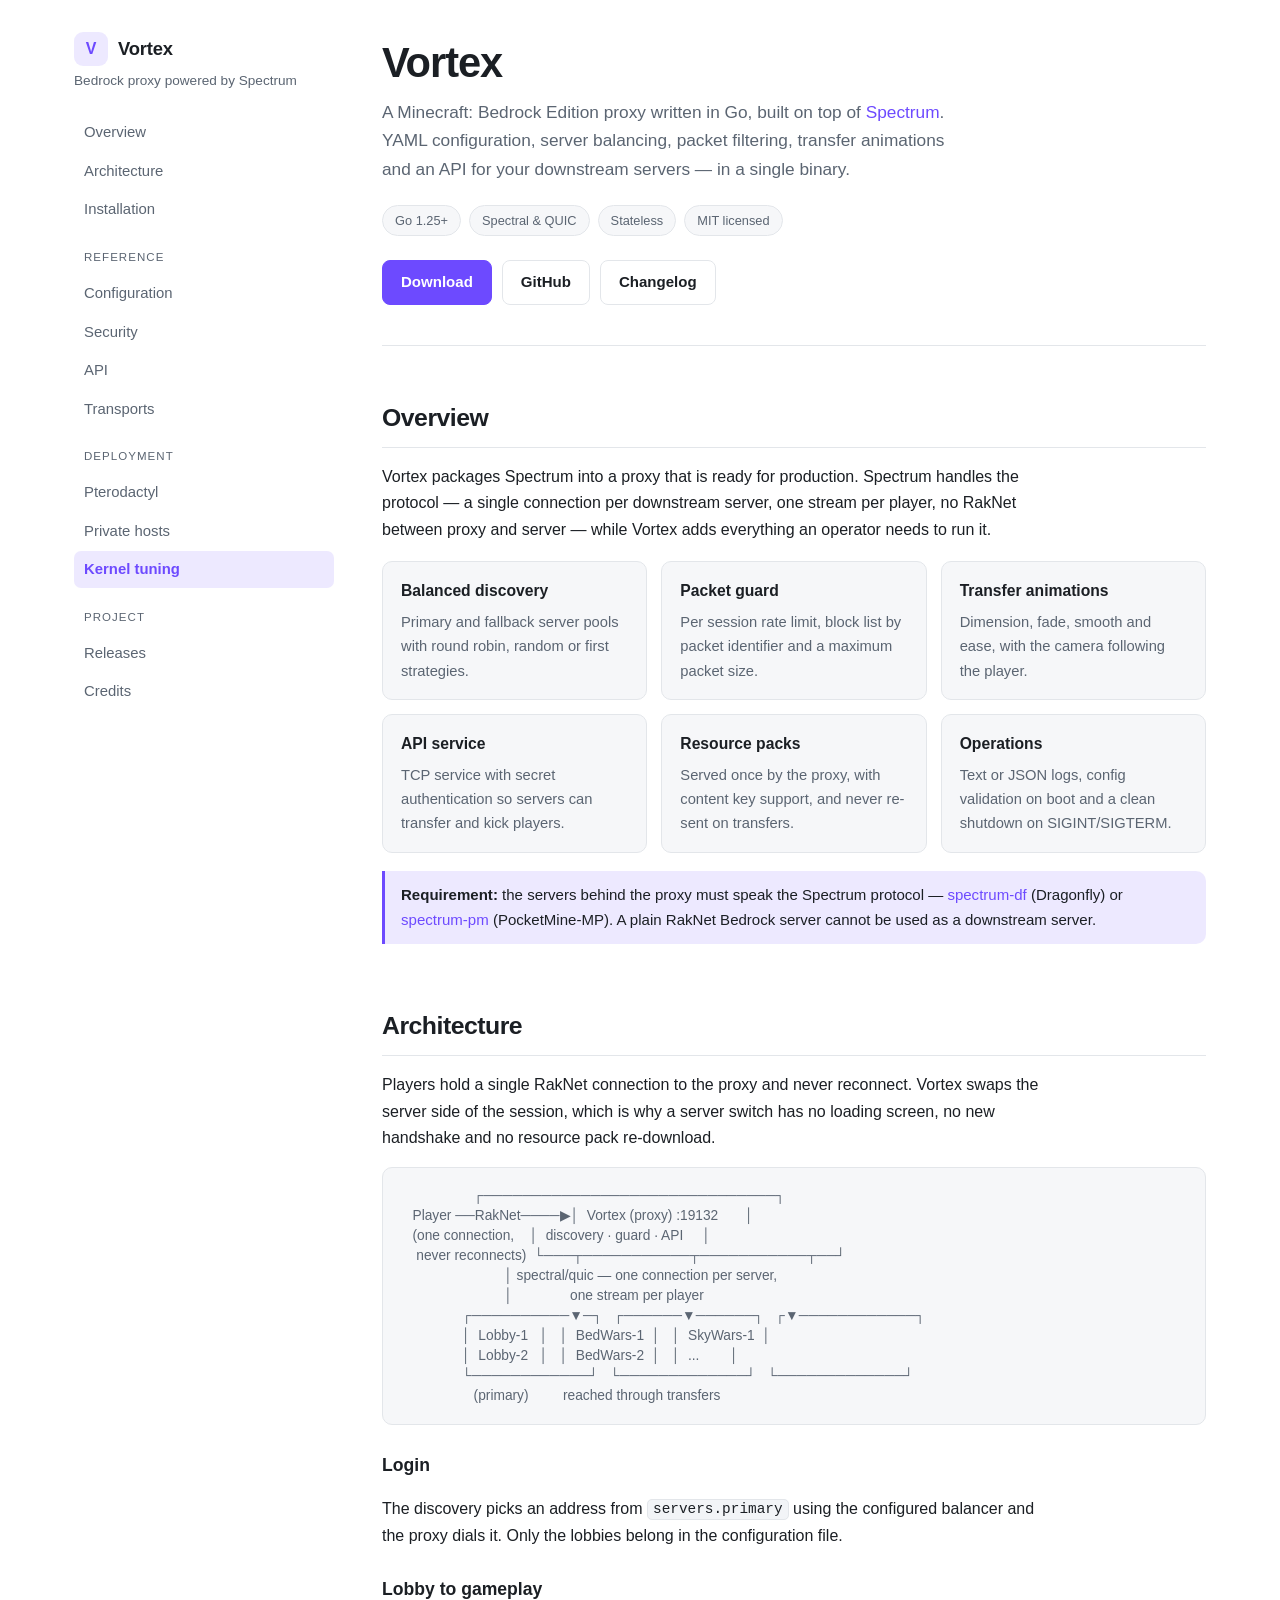
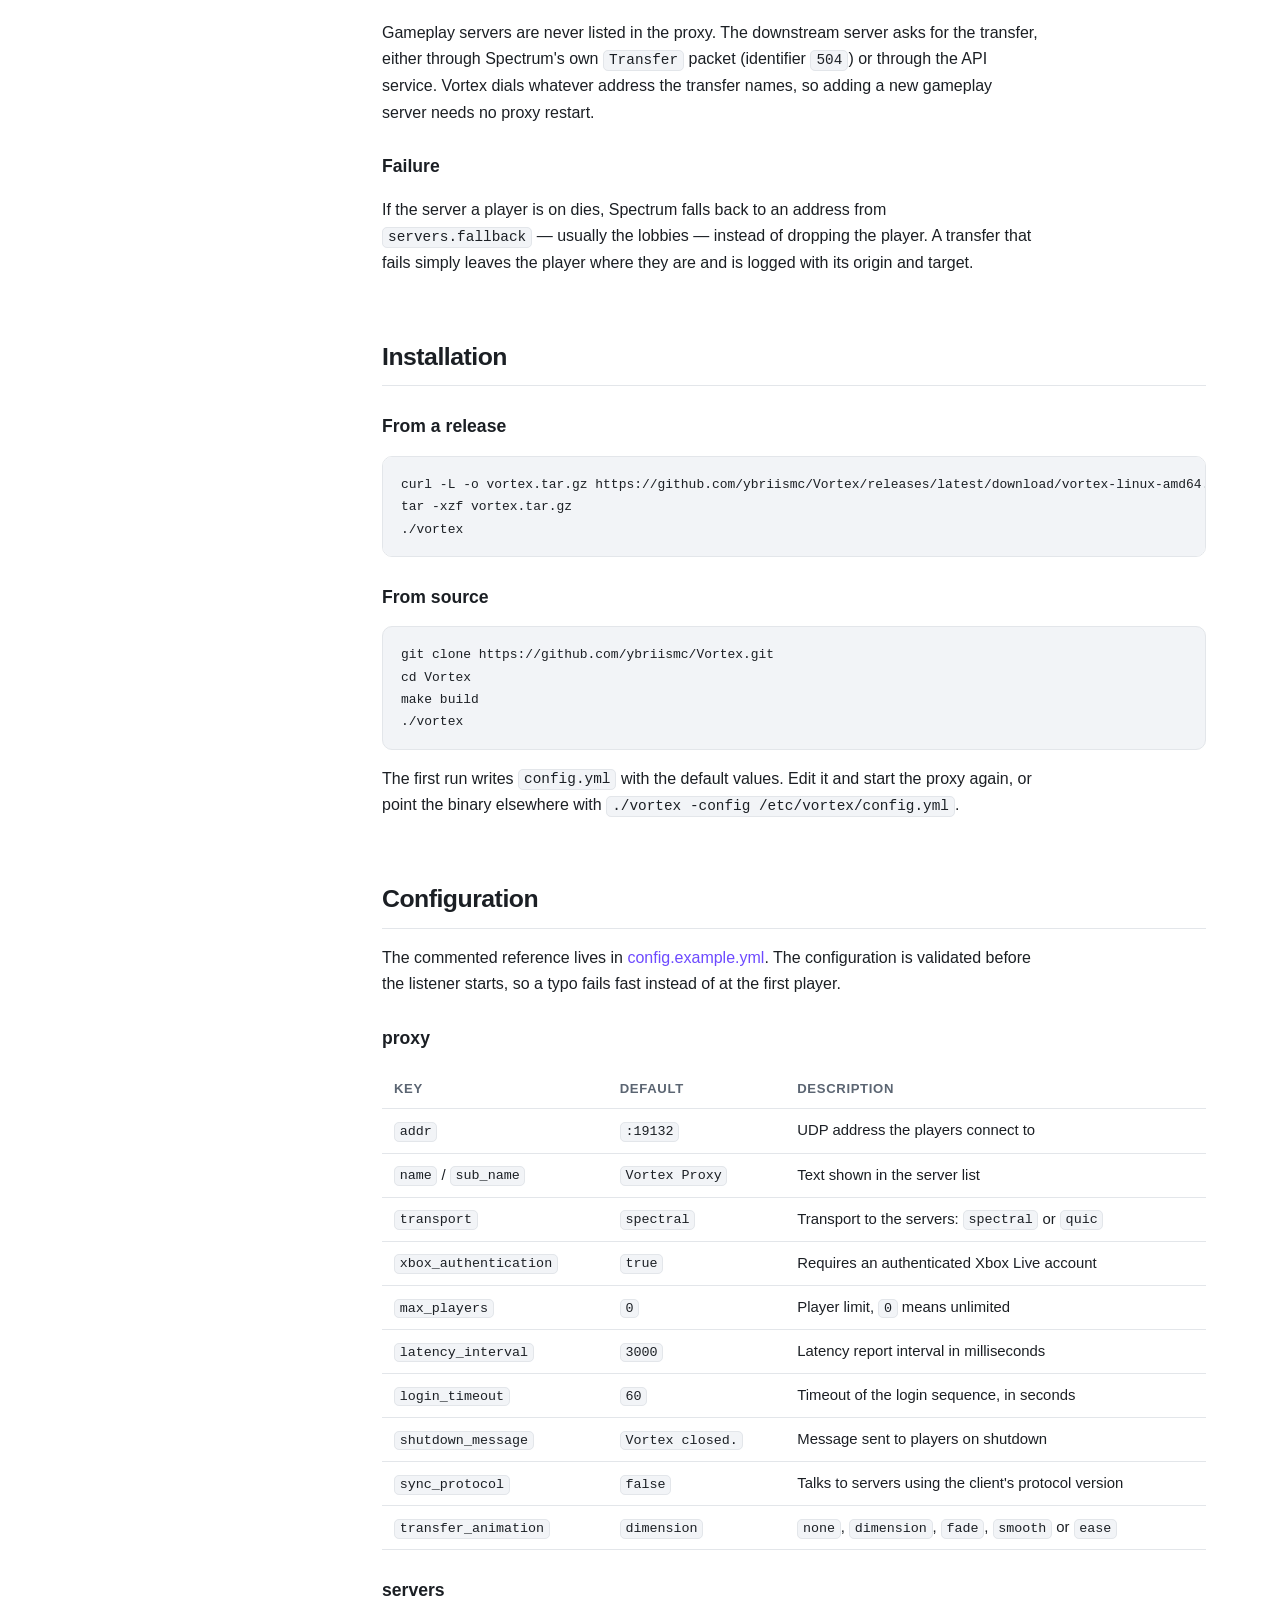
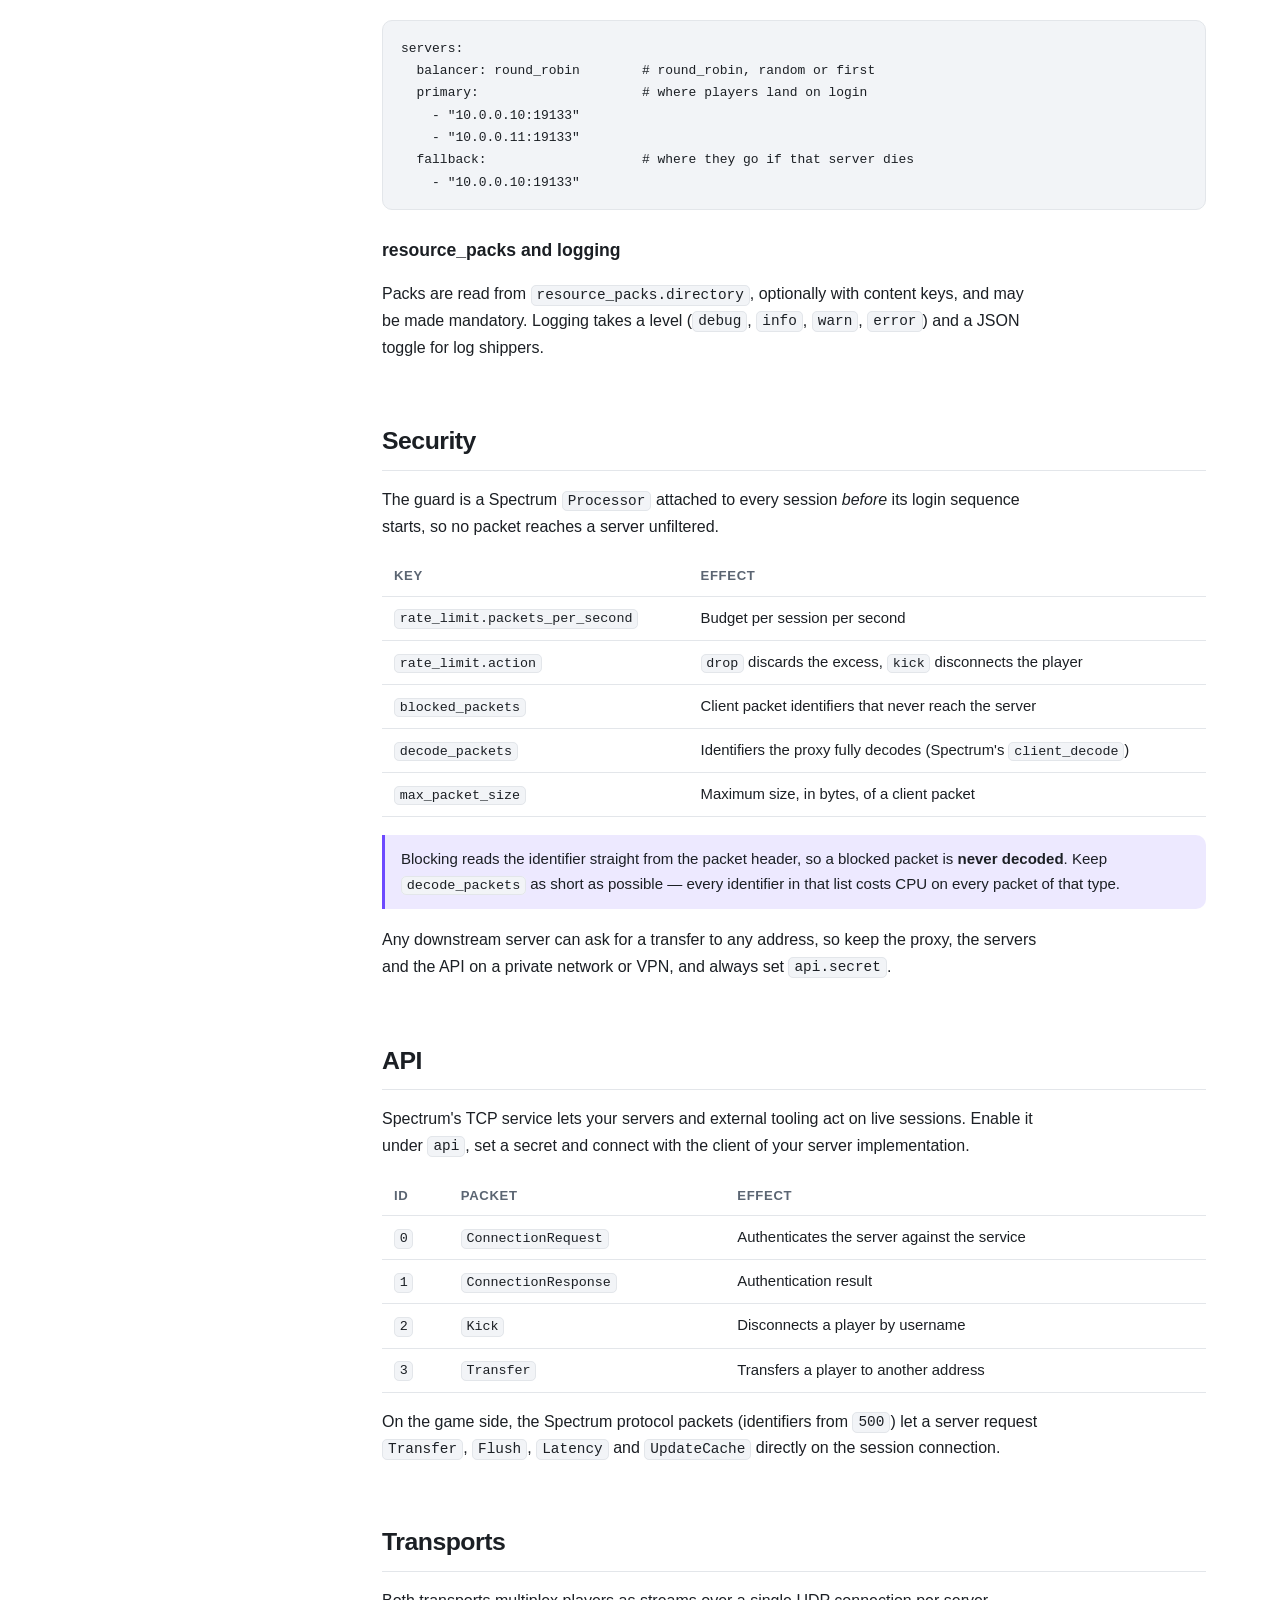
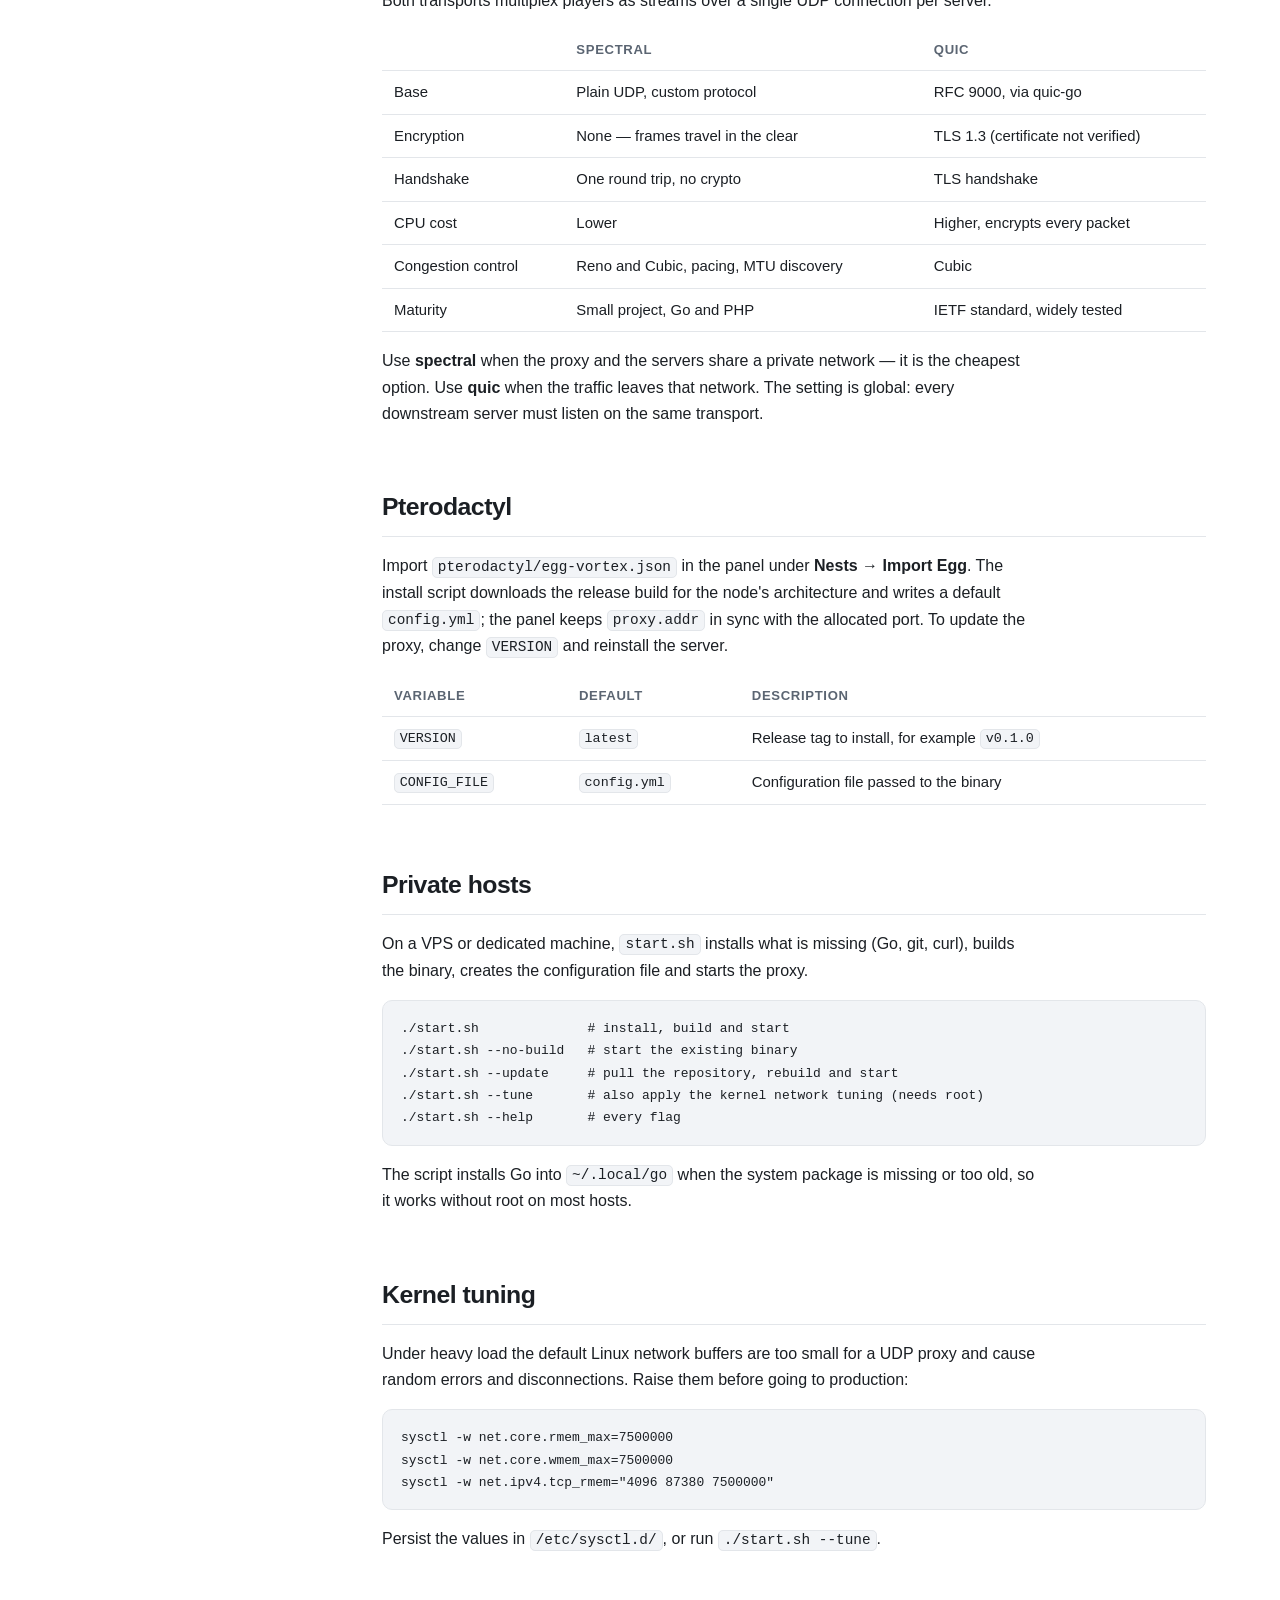
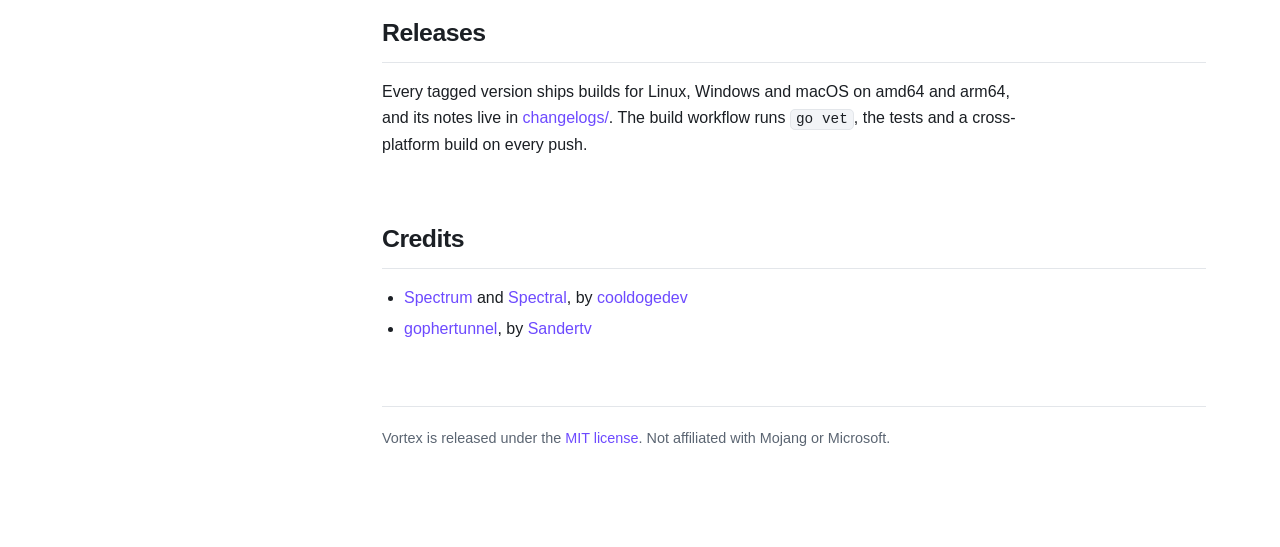
==== docs/index.html @ 598ad7a6 "add github pages documentation" ====
<!DOCTYPE html>
<html lang="en">
<head>
<meta charset="utf-8">
<meta name="viewport" content="width=device-width, initial-scale=1">
<title>Vortex — Minecraft: Bedrock proxy</title>
<meta name="description" content="Vortex is a Minecraft: Bedrock Edition proxy written in Go, built on top of Spectrum: YAML configuration, server balancing, packet filtering and transfer animations.">
<link rel="stylesheet" href="assets/style.css">
</head>
<body>

<div class="layout">
  <aside class="sidebar">
    <div class="brand">
      <div class="brand-mark">V</div>
      <div class="brand-name">Vortex</div>
    </div>
    <p class="brand-tag">Bedrock proxy powered by Spectrum</p>

    <nav class="nav">
      <a href="#overview">Overview</a>
      <a href="#architecture">Architecture</a>
      <a href="#install">Installation</a>

      <div class="nav-title">Reference</div>
      <a href="#configuration">Configuration</a>
      <a href="#security">Security</a>
      <a href="#api">API</a>
      <a href="#transports">Transports</a>

      <div class="nav-title">Deployment</div>
      <a href="#pterodactyl">Pterodactyl</a>
      <a href="#private-hosts">Private hosts</a>
      <a href="#tuning">Kernel tuning</a>

      <div class="nav-title">Project</div>
      <a href="#releases">Releases</a>
      <a href="#credits">Credits</a>
    </nav>
  </aside>

  <main class="content">
    <header class="hero">
      <h1>Vortex</h1>
      <p>
        A Minecraft: Bedrock Edition proxy written in Go, built on top of
        <a href="https://github.com/cooldogedev/spectrum">Spectrum</a>. YAML configuration,
        server balancing, packet filtering, transfer animations and an API for your
        downstream servers — in a single binary.
      </p>
      <div class="badges">
        <span class="badge">Go 1.25+</span>
        <span class="badge">Spectral &amp; QUIC</span>
        <span class="badge">Stateless</span>
        <span class="badge">MIT licensed</span>
      </div>
      <div class="actions">
        <a class="button primary" href="https://github.com/ybriismc/Vortex/releases/latest">Download</a>
        <a class="button" href="https://github.com/ybriismc/Vortex">GitHub</a>
        <a class="button" href="https://github.com/ybriismc/Vortex/blob/main/changelogs/CHANGELOG.md">Changelog</a>
      </div>
    </header>

    <section id="overview">
      <h2>Overview</h2>
      <p>
        Vortex packages Spectrum into a proxy that is ready for production. Spectrum handles the
        protocol — a single connection per downstream server, one stream per player, no RakNet
        between proxy and server — while Vortex adds everything an operator needs to run it.
      </p>

      <div class="grid">
        <div class="card">
          <h4>Balanced discovery</h4>
          <p>Primary and fallback server pools with round robin, random or first strategies.</p>
        </div>
        <div class="card">
          <h4>Packet guard</h4>
          <p>Per session rate limit, block list by packet identifier and a maximum packet size.</p>
        </div>
        <div class="card">
          <h4>Transfer animations</h4>
          <p>Dimension, fade, smooth and ease, with the camera following the player.</p>
        </div>
        <div class="card">
          <h4>API service</h4>
          <p>TCP service with secret authentication so servers can transfer and kick players.</p>
        </div>
        <div class="card">
          <h4>Resource packs</h4>
          <p>Served once by the proxy, with content key support, and never re-sent on transfers.</p>
        </div>
        <div class="card">
          <h4>Operations</h4>
          <p>Text or JSON logs, config validation on boot and a clean shutdown on SIGINT/SIGTERM.</p>
        </div>
      </div>

      <div class="note">
        <strong>Requirement:</strong> the servers behind the proxy must speak the Spectrum protocol —
        <a href="https://github.com/cooldogedev/spectrum-df">spectrum-df</a> (Dragonfly) or
        <a href="https://github.com/cooldogedev/spectrum-pm">spectrum-pm</a> (PocketMine-MP).
        A plain RakNet Bedrock server cannot be used as a downstream server.
      </div>
    </section>

    <section id="architecture">
      <h2>Architecture</h2>
      <p>
        Players hold a single RakNet connection to the proxy and never reconnect. Vortex swaps the
        server side of the session, which is why a server switch has no loading screen, no new
        handshake and no resource pack re-download.
      </p>

      <div class="diagram">                   ┌──────────────────────────────┐
   Player ──RakNet────▶│  Vortex (proxy) :19132       │
   (one connection,    │  discovery · guard · API     │
    never reconnects)  └───┬───────────┬───────────┬──┘
                           │ spectral/quic — one connection per server,
                           │               one stream per player
                ┌──────────▼─┐   ┌──────▼──────┐   ┌▼────────────┐
                │  Lobby-1   │   │  BedWars-1  │   │  SkyWars-1  │
                │  Lobby-2   │   │  BedWars-2  │   │  ...        │
                └────────────┘   └─────────────┘   └─────────────┘
                   (primary)         reached through transfers</div>

      <h3>Login</h3>
      <p>
        The discovery picks an address from <code>servers.primary</code> using the configured
        balancer and the proxy dials it. Only the lobbies belong in the configuration file.
      </p>

      <h3>Lobby to gameplay</h3>
      <p>
        Gameplay servers are never listed in the proxy. The downstream server asks for the transfer,
        either through Spectrum's own <code>Transfer</code> packet (identifier <code>504</code>) or
        through the API service. Vortex dials whatever address the transfer names, so adding a new
        gameplay server needs no proxy restart.
      </p>

      <h3>Failure</h3>
      <p>
        If the server a player is on dies, Spectrum falls back to an address from
        <code>servers.fallback</code> — usually the lobbies — instead of dropping the player. A
        transfer that fails simply leaves the player where they are and is logged with its origin
        and target.
      </p>
    </section>

    <section id="install">
      <h2>Installation</h2>

      <h3>From a release</h3>
<pre><code>curl -L -o vortex.tar.gz https://github.com/ybriismc/Vortex/releases/latest/download/vortex-linux-amd64.tar.gz
tar -xzf vortex.tar.gz
./vortex</code></pre>

      <h3>From source</h3>
<pre><code>git clone https://github.com/ybriismc/Vortex.git
cd Vortex
make build
./vortex</code></pre>

      <p>
        The first run writes <code>config.yml</code> with the default values. Edit it and start the
        proxy again, or point the binary elsewhere with <code>./vortex -config /etc/vortex/config.yml</code>.
      </p>
    </section>

    <section id="configuration">
      <h2>Configuration</h2>
      <p>
        The commented reference lives in
        <a href="https://github.com/ybriismc/Vortex/blob/main/config.example.yml">config.example.yml</a>.
        The configuration is validated before the listener starts, so a typo fails fast instead of
        at the first player.
      </p>

      <h3>proxy</h3>
      <div class="table-wrap">
        <table>
          <thead><tr><th>Key</th><th>Default</th><th>Description</th></tr></thead>
          <tbody>
            <tr><td><code>addr</code></td><td><code>:19132</code></td><td>UDP address the players connect to</td></tr>
            <tr><td><code>name</code> / <code>sub_name</code></td><td><code>Vortex Proxy</code></td><td>Text shown in the server list</td></tr>
            <tr><td><code>transport</code></td><td><code>spectral</code></td><td>Transport to the servers: <code>spectral</code> or <code>quic</code></td></tr>
            <tr><td><code>xbox_authentication</code></td><td><code>true</code></td><td>Requires an authenticated Xbox Live account</td></tr>
            <tr><td><code>max_players</code></td><td><code>0</code></td><td>Player limit, <code>0</code> means unlimited</td></tr>
            <tr><td><code>latency_interval</code></td><td><code>3000</code></td><td>Latency report interval in milliseconds</td></tr>
            <tr><td><code>login_timeout</code></td><td><code>60</code></td><td>Timeout of the login sequence, in seconds</td></tr>
            <tr><td><code>shutdown_message</code></td><td><code>Vortex closed.</code></td><td>Message sent to players on shutdown</td></tr>
            <tr><td><code>sync_protocol</code></td><td><code>false</code></td><td>Talks to servers using the client's protocol version</td></tr>
            <tr><td><code>transfer_animation</code></td><td><code>dimension</code></td><td><code>none</code>, <code>dimension</code>, <code>fade</code>, <code>smooth</code> or <code>ease</code></td></tr>
          </tbody>
        </table>
      </div>

      <h3>servers</h3>
<pre><code>servers:
  balancer: round_robin        # round_robin, random or first
  primary:                     # where players land on login
    - "10.0.0.10:19133"
    - "10.0.0.11:19133"
  fallback:                    # where they go if that server dies
    - "10.0.0.10:19133"</code></pre>

      <h3>resource_packs and logging</h3>
      <p>
        Packs are read from <code>resource_packs.directory</code>, optionally with content keys, and
        may be made mandatory. Logging takes a level (<code>debug</code>, <code>info</code>,
        <code>warn</code>, <code>error</code>) and a JSON toggle for log shippers.
      </p>
    </section>

    <section id="security">
      <h2>Security</h2>
      <p>
        The guard is a Spectrum <code>Processor</code> attached to every session
        <em>before</em> its login sequence starts, so no packet reaches a server unfiltered.
      </p>

      <div class="table-wrap">
        <table>
          <thead><tr><th>Key</th><th>Effect</th></tr></thead>
          <tbody>
            <tr><td><code>rate_limit.packets_per_second</code></td><td>Budget per session per second</td></tr>
            <tr><td><code>rate_limit.action</code></td><td><code>drop</code> discards the excess, <code>kick</code> disconnects the player</td></tr>
            <tr><td><code>blocked_packets</code></td><td>Client packet identifiers that never reach the server</td></tr>
            <tr><td><code>decode_packets</code></td><td>Identifiers the proxy fully decodes (Spectrum's <code>client_decode</code>)</td></tr>
            <tr><td><code>max_packet_size</code></td><td>Maximum size, in bytes, of a client packet</td></tr>
          </tbody>
        </table>
      </div>

      <div class="note">
        Blocking reads the identifier straight from the packet header, so a blocked packet is
        <strong>never decoded</strong>. Keep <code>decode_packets</code> as short as possible — every
        identifier in that list costs CPU on every packet of that type.
      </div>

      <p>
        Any downstream server can ask for a transfer to any address, so keep the proxy, the servers
        and the API on a private network or VPN, and always set <code>api.secret</code>.
      </p>
    </section>

    <section id="api">
      <h2>API</h2>
      <p>
        Spectrum's TCP service lets your servers and external tooling act on live sessions. Enable it
        under <code>api</code>, set a secret and connect with the client of your server
        implementation.
      </p>

      <div class="table-wrap">
        <table>
          <thead><tr><th>ID</th><th>Packet</th><th>Effect</th></tr></thead>
          <tbody>
            <tr><td><code>0</code></td><td><code>ConnectionRequest</code></td><td>Authenticates the server against the service</td></tr>
            <tr><td><code>1</code></td><td><code>ConnectionResponse</code></td><td>Authentication result</td></tr>
            <tr><td><code>2</code></td><td><code>Kick</code></td><td>Disconnects a player by username</td></tr>
            <tr><td><code>3</code></td><td><code>Transfer</code></td><td>Transfers a player to another address</td></tr>
          </tbody>
        </table>
      </div>

      <p>
        On the game side, the Spectrum protocol packets (identifiers from <code>500</code>) let a
        server request <code>Transfer</code>, <code>Flush</code>, <code>Latency</code> and
        <code>UpdateCache</code> directly on the session connection.
      </p>
    </section>

    <section id="transports">
      <h2>Transports</h2>
      <p>Both transports multiplex players as streams over a single UDP connection per server.</p>

      <div class="table-wrap">
        <table>
          <thead><tr><th></th><th>Spectral</th><th>QUIC</th></tr></thead>
          <tbody>
            <tr><td>Base</td><td>Plain UDP, custom protocol</td><td>RFC 9000, via quic-go</td></tr>
            <tr><td>Encryption</td><td>None — frames travel in the clear</td><td>TLS 1.3 (certificate not verified)</td></tr>
            <tr><td>Handshake</td><td>One round trip, no crypto</td><td>TLS handshake</td></tr>
            <tr><td>CPU cost</td><td>Lower</td><td>Higher, encrypts every packet</td></tr>
            <tr><td>Congestion control</td><td>Reno and Cubic, pacing, MTU discovery</td><td>Cubic</td></tr>
            <tr><td>Maturity</td><td>Small project, Go and PHP</td><td>IETF standard, widely tested</td></tr>
          </tbody>
        </table>
      </div>

      <p>
        Use <strong>spectral</strong> when the proxy and the servers share a private network — it is
        the cheapest option. Use <strong>quic</strong> when the traffic leaves that network. The
        setting is global: every downstream server must listen on the same transport.
      </p>
    </section>

    <section id="pterodactyl">
      <h2>Pterodactyl</h2>
      <p>
        Import <code>pterodactyl/egg-vortex.json</code> in the panel under
        <strong>Nests → Import Egg</strong>. The install script downloads the release build for the
        node's architecture and writes a default <code>config.yml</code>; the panel keeps
        <code>proxy.addr</code> in sync with the allocated port. To update the proxy, change
        <code>VERSION</code> and reinstall the server.
      </p>

      <div class="table-wrap">
        <table>
          <thead><tr><th>Variable</th><th>Default</th><th>Description</th></tr></thead>
          <tbody>
            <tr><td><code>VERSION</code></td><td><code>latest</code></td><td>Release tag to install, for example <code>v0.1.0</code></td></tr>
            <tr><td><code>CONFIG_FILE</code></td><td><code>config.yml</code></td><td>Configuration file passed to the binary</td></tr>
          </tbody>
        </table>
      </div>
    </section>

    <section id="private-hosts">
      <h2>Private hosts</h2>
      <p>
        On a VPS or dedicated machine, <code>start.sh</code> installs what is missing (Go, git,
        curl), builds the binary, creates the configuration file and starts the proxy.
      </p>

<pre><code>./start.sh              # install, build and start
./start.sh --no-build   # start the existing binary
./start.sh --update     # pull the repository, rebuild and start
./start.sh --tune       # also apply the kernel network tuning (needs root)
./start.sh --help       # every flag</code></pre>

      <p>
        The script installs Go into <code>~/.local/go</code> when the system package is missing or
        too old, so it works without root on most hosts.
      </p>
    </section>

    <section id="tuning">
      <h2>Kernel tuning</h2>
      <p>
        Under heavy load the default Linux network buffers are too small for a UDP proxy and cause
        random errors and disconnections. Raise them before going to production:
      </p>
<pre><code>sysctl -w net.core.rmem_max=7500000
sysctl -w net.core.wmem_max=7500000
sysctl -w net.ipv4.tcp_rmem="4096 87380 7500000"</code></pre>
      <p>Persist the values in <code>/etc/sysctl.d/</code>, or run <code>./start.sh --tune</code>.</p>
    </section>

    <section id="releases">
      <h2>Releases</h2>
      <p>
        Every tagged version ships builds for Linux, Windows and macOS on amd64 and arm64, and its
        notes live in
        <a href="https://github.com/ybriismc/Vortex/tree/main/changelogs">changelogs/</a>.
        The build workflow runs <code>go vet</code>, the tests and a cross-platform build on every
        push.
      </p>
    </section>

    <section id="credits">
      <h2>Credits</h2>
      <ul>
        <li><a href="https://github.com/cooldogedev/spectrum">Spectrum</a> and
            <a href="https://github.com/cooldogedev/spectral">Spectral</a>, by
            <a href="https://github.com/cooldogedev">cooldogedev</a></li>
        <li><a href="https://github.com/sandertv/gophertunnel">gophertunnel</a>, by
            <a href="https://github.com/Sandertv">Sandertv</a></li>
      </ul>
      <footer>
        Vortex is released under the
        <a href="https://github.com/ybriismc/Vortex/blob/main/LICENSE">MIT license</a>.
        Not affiliated with Mojang or Microsoft.
      </footer>
    </section>
  </main>
</div>

<button class="menu-toggle" type="button">Menu</button>
<script src="assets/app.js"></script>
</body>
</html>
---- docs/assets/style.css ----
:root {
  color-scheme: light dark;

  --bg: #ffffff;
  --bg-soft: #f6f7f9;
  --bg-code: #f2f4f7;
  --border: #e3e6ea;
  --text: #1b1f24;
  --text-soft: #5b6572;
  --accent: #6d4aff;
  --accent-soft: rgba(109, 74, 255, 0.12);
  --radius: 10px;
  --sidebar: 260px;
}

@media (prefers-color-scheme: dark) {
  :root {
    --bg: #0f1115;
    --bg-soft: #161a21;
    --bg-code: #161a21;
    --border: #262c36;
    --text: #e7eaee;
    --text-soft: #98a2b3;
    --accent: #9b82ff;
    --accent-soft: rgba(155, 130, 255, 0.16);
  }
}

* { box-sizing: border-box; }

html { scroll-behavior: smooth; scroll-padding-top: 24px; }

body {
  margin: 0;
  background: var(--bg);
  color: var(--text);
  font: 16px/1.65 -apple-system, BlinkMacSystemFont, "Segoe UI", Roboto, Helvetica, Arial, sans-serif;
  -webkit-font-smoothing: antialiased;
}

a { color: var(--accent); text-decoration: none; }
a:hover { text-decoration: underline; }

code, pre, .mono {
  font-family: ui-monospace, SFMono-Regular, "SF Mono", Menlo, Consolas, "Liberation Mono", monospace;
  font-size: 0.9em;
}

code {
  background: var(--bg-code);
  border: 1px solid var(--border);
  border-radius: 5px;
  padding: 0.1em 0.35em;
}

pre {
  background: var(--bg-code);
  border: 1px solid var(--border);
  border-radius: var(--radius);
  padding: 16px 18px;
  overflow-x: auto;
  line-height: 1.55;
}

pre code { background: none; border: 0; padding: 0; }

/* Layout */

.layout {
  display: grid;
  grid-template-columns: var(--sidebar) minmax(0, 1fr);
  gap: 48px;
  max-width: 1180px;
  margin: 0 auto;
  padding: 0 24px 96px;
}

.sidebar {
  position: sticky;
  top: 0;
  align-self: start;
  height: 100vh;
  overflow-y: auto;
  padding: 32px 0;
}

.brand { display: flex; align-items: center; gap: 10px; margin-bottom: 4px; }
.brand-mark {
  width: 34px; height: 34px;
  display: grid; place-items: center;
  border-radius: 9px;
  background: var(--accent-soft);
  color: var(--accent);
  font-weight: 700;
}
.brand-name { font-size: 1.15rem; font-weight: 650; letter-spacing: -0.01em; }
.brand-tag { color: var(--text-soft); font-size: 0.85rem; margin: 0 0 22px; }

.nav { display: flex; flex-direction: column; gap: 2px; }
.nav a {
  color: var(--text-soft);
  padding: 6px 10px;
  border-radius: 7px;
  font-size: 0.93rem;
}
.nav a:hover { background: var(--bg-soft); color: var(--text); text-decoration: none; }
.nav a.active { background: var(--accent-soft); color: var(--accent); font-weight: 550; }
.nav-title {
  margin: 18px 0 6px;
  padding: 0 10px;
  font-size: 0.72rem;
  letter-spacing: 0.09em;
  text-transform: uppercase;
  color: var(--text-soft);
}

.content { padding: 40px 0 0; min-width: 0; }

/* Hero */

.hero { padding-bottom: 8px; border-bottom: 1px solid var(--border); margin-bottom: 8px; }
.hero h1 { font-size: 2.6rem; line-height: 1.1; letter-spacing: -0.025em; margin: 0 0 12px; }
.hero p { color: var(--text-soft); font-size: 1.08rem; max-width: 62ch; margin: 0 0 22px; }

.badges { display: flex; flex-wrap: wrap; gap: 8px; margin-bottom: 24px; }
.badge {
  border: 1px solid var(--border);
  background: var(--bg-soft);
  border-radius: 999px;
  padding: 4px 12px;
  font-size: 0.8rem;
  color: var(--text-soft);
}

.actions { display: flex; flex-wrap: wrap; gap: 10px; margin-bottom: 32px; }
.button {
  display: inline-block;
  padding: 9px 18px;
  border-radius: 8px;
  font-size: 0.94rem;
  font-weight: 550;
  border: 1px solid var(--border);
  color: var(--text);
}
.button:hover { text-decoration: none; border-color: var(--accent); }
.button.primary { background: var(--accent); border-color: var(--accent); color: #fff; }
.button.primary:hover { filter: brightness(1.08); }

/* Sections */

section { padding-top: 44px; }
section h2 {
  font-size: 1.55rem;
  letter-spacing: -0.02em;
  margin: 0 0 14px;
  padding-bottom: 8px;
  border-bottom: 1px solid var(--border);
}
section h3 { font-size: 1.1rem; margin: 26px 0 8px; }
section p { max-width: 74ch; }

ul, ol { max-width: 74ch; padding-left: 22px; }
li { margin: 5px 0; }

.grid {
  display: grid;
  grid-template-columns: repeat(auto-fit, minmax(230px, 1fr));
  gap: 14px;
  margin: 18px 0;
}
.card {
  border: 1px solid var(--border);
  border-radius: var(--radius);
  background: var(--bg-soft);
  padding: 16px 18px;
}
.card h4 { margin: 0 0 6px; font-size: 0.98rem; }
.card p { margin: 0; color: var(--text-soft); font-size: 0.92rem; }

.table-wrap { overflow-x: auto; margin: 16px 0; }
table { border-collapse: collapse; width: 100%; font-size: 0.93rem; }
th, td { text-align: left; padding: 9px 12px; border-bottom: 1px solid var(--border); vertical-align: top; }
th { font-weight: 600; color: var(--text-soft); font-size: 0.82rem; text-transform: uppercase; letter-spacing: 0.05em; }
tbody tr:hover { background: var(--bg-soft); }

.note {
  border-left: 3px solid var(--accent);
  background: var(--accent-soft);
  border-radius: 0 var(--radius) var(--radius) 0;
  padding: 12px 16px;
  margin: 18px 0;
  font-size: 0.94rem;
}
.note strong { color: var(--text); }

.diagram {
  background: var(--bg-soft);
  border: 1px solid var(--border);
  border-radius: var(--radius);
  padding: 18px;
  overflow-x: auto;
  color: var(--text-soft);
  font-size: 0.86rem;
  line-height: 1.45;
  white-space: pre;
}

footer {
  margin-top: 64px;
  padding-top: 20px;
  border-top: 1px solid var(--border);
  color: var(--text-soft);
  font-size: 0.9rem;
}

/* Mobile */

.menu-toggle {
  display: none;
  position: fixed;
  right: 16px;
  bottom: 16px;
  z-index: 20;
  border: 1px solid var(--border);
  background: var(--bg-soft);
  color: var(--text);
  border-radius: 999px;
  padding: 10px 18px;
  font: inherit;
  font-size: 0.9rem;
  cursor: pointer;
}

@media (max-width: 900px) {
  .layout { grid-template-columns: minmax(0, 1fr); gap: 0; padding: 0 18px 80px; }
  .sidebar {
    position: fixed;
    inset: 0 auto 0 0;
    width: 270px;
    height: 100vh;
    padding: 24px 18px;
    background: var(--bg);
    border-right: 1px solid var(--border);
    transform: translateX(-100%);
    transition: transform 0.18s ease;
    z-index: 15;
  }
  .sidebar.open { transform: none; }
  .menu-toggle { display: block; }
  .hero h1 { font-size: 2.05rem; }
  .content { padding-top: 28px; }
}
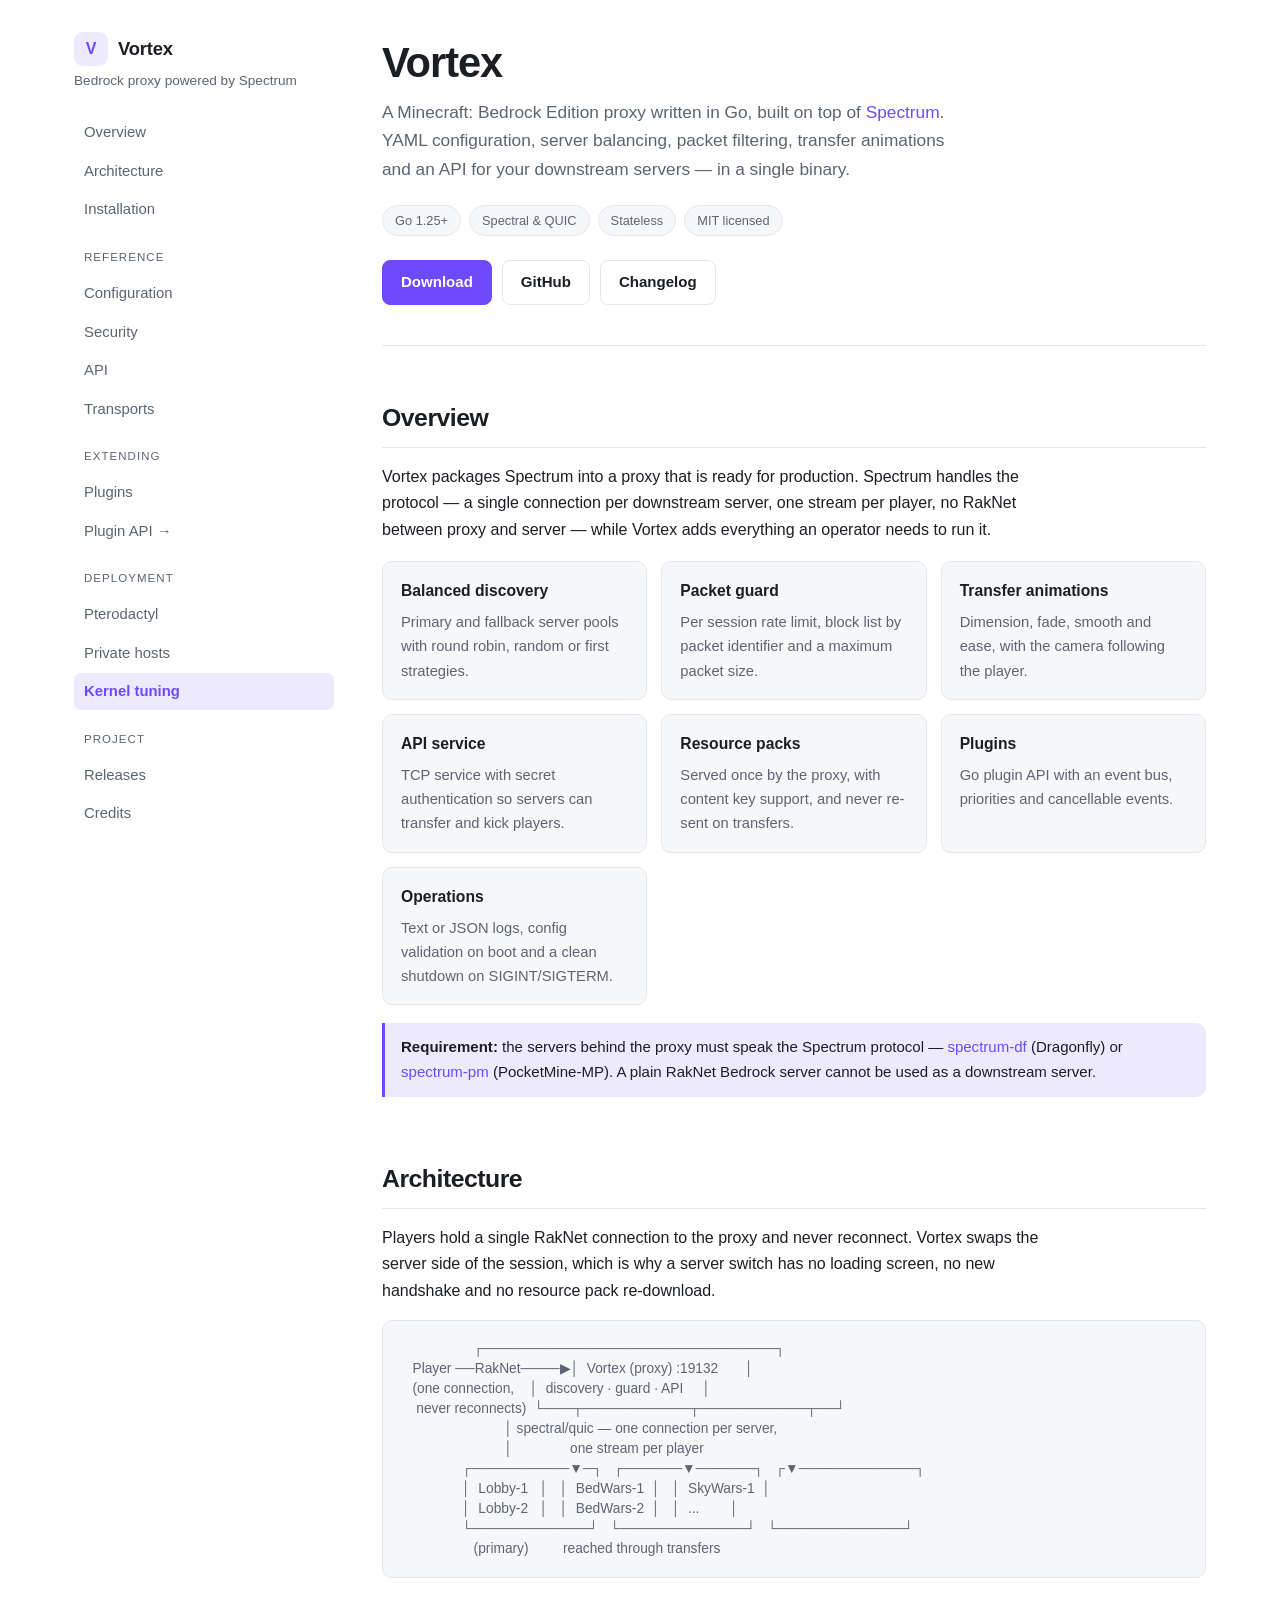
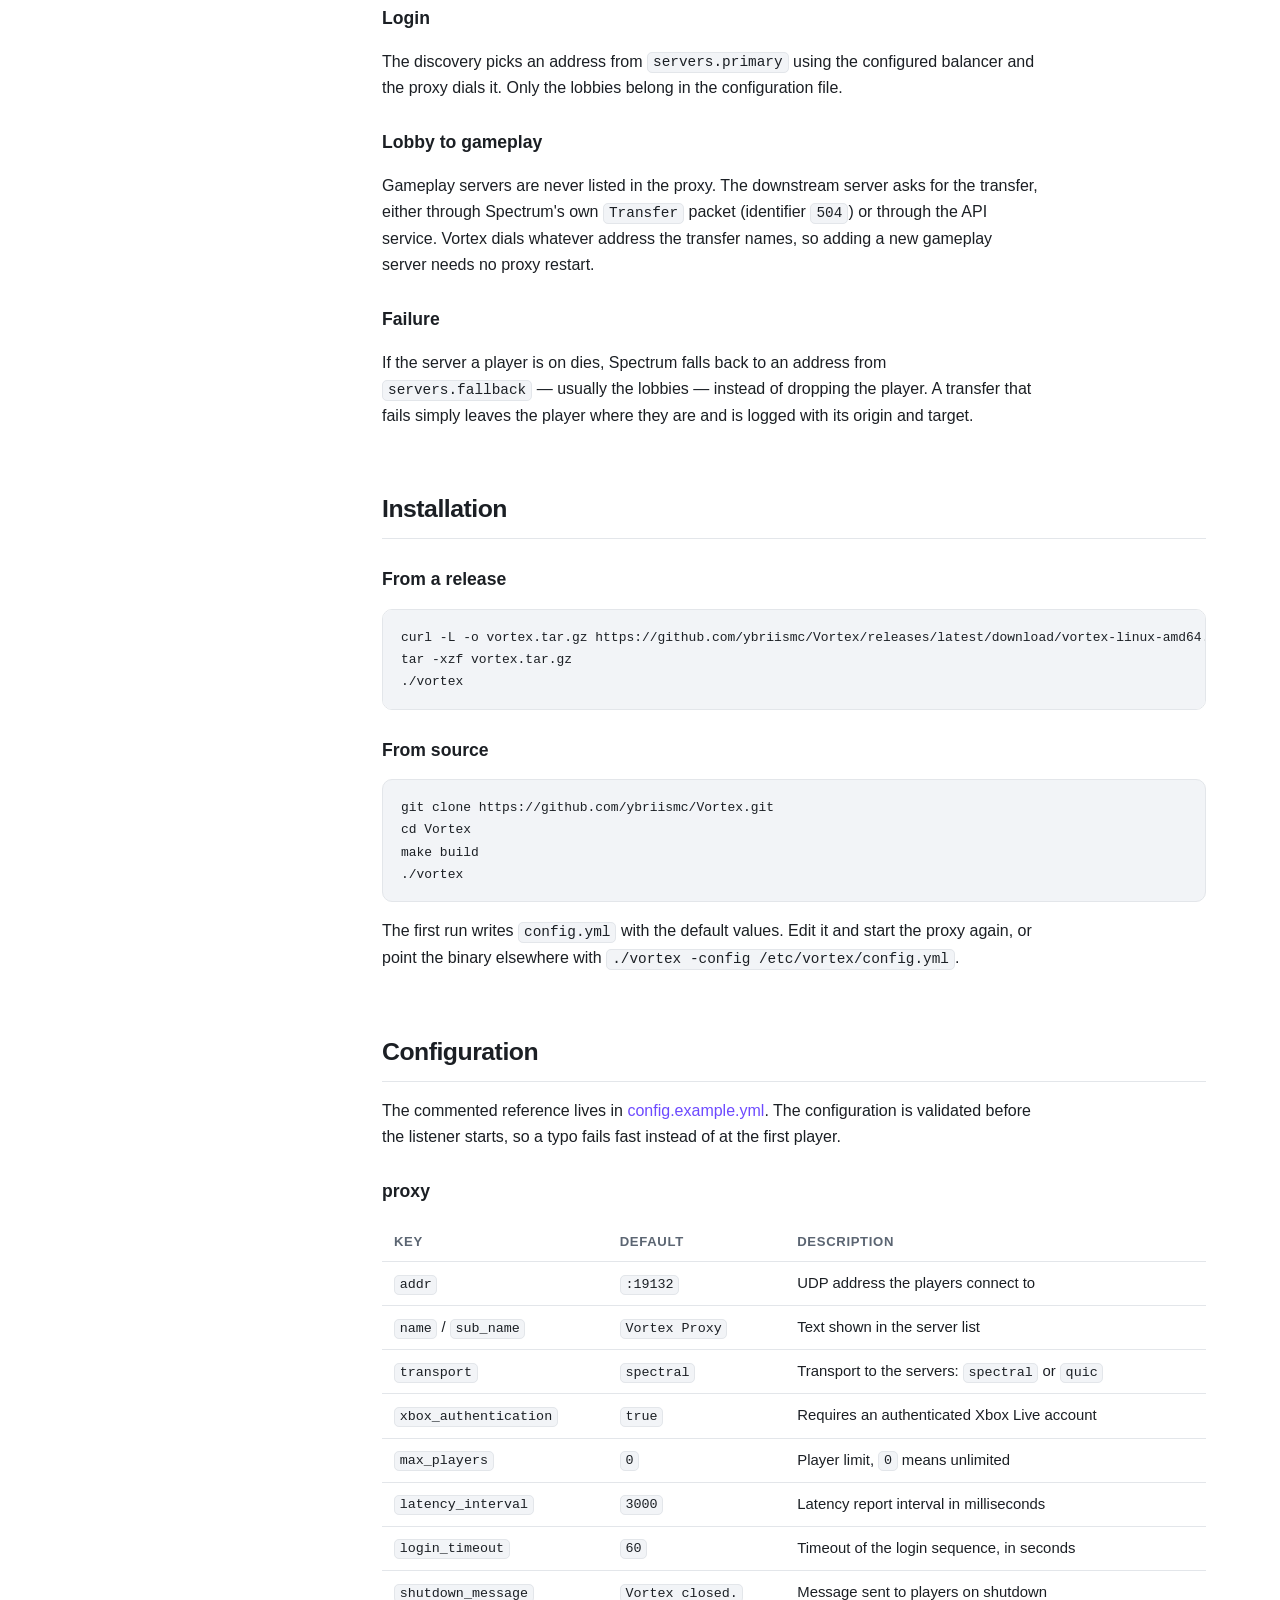
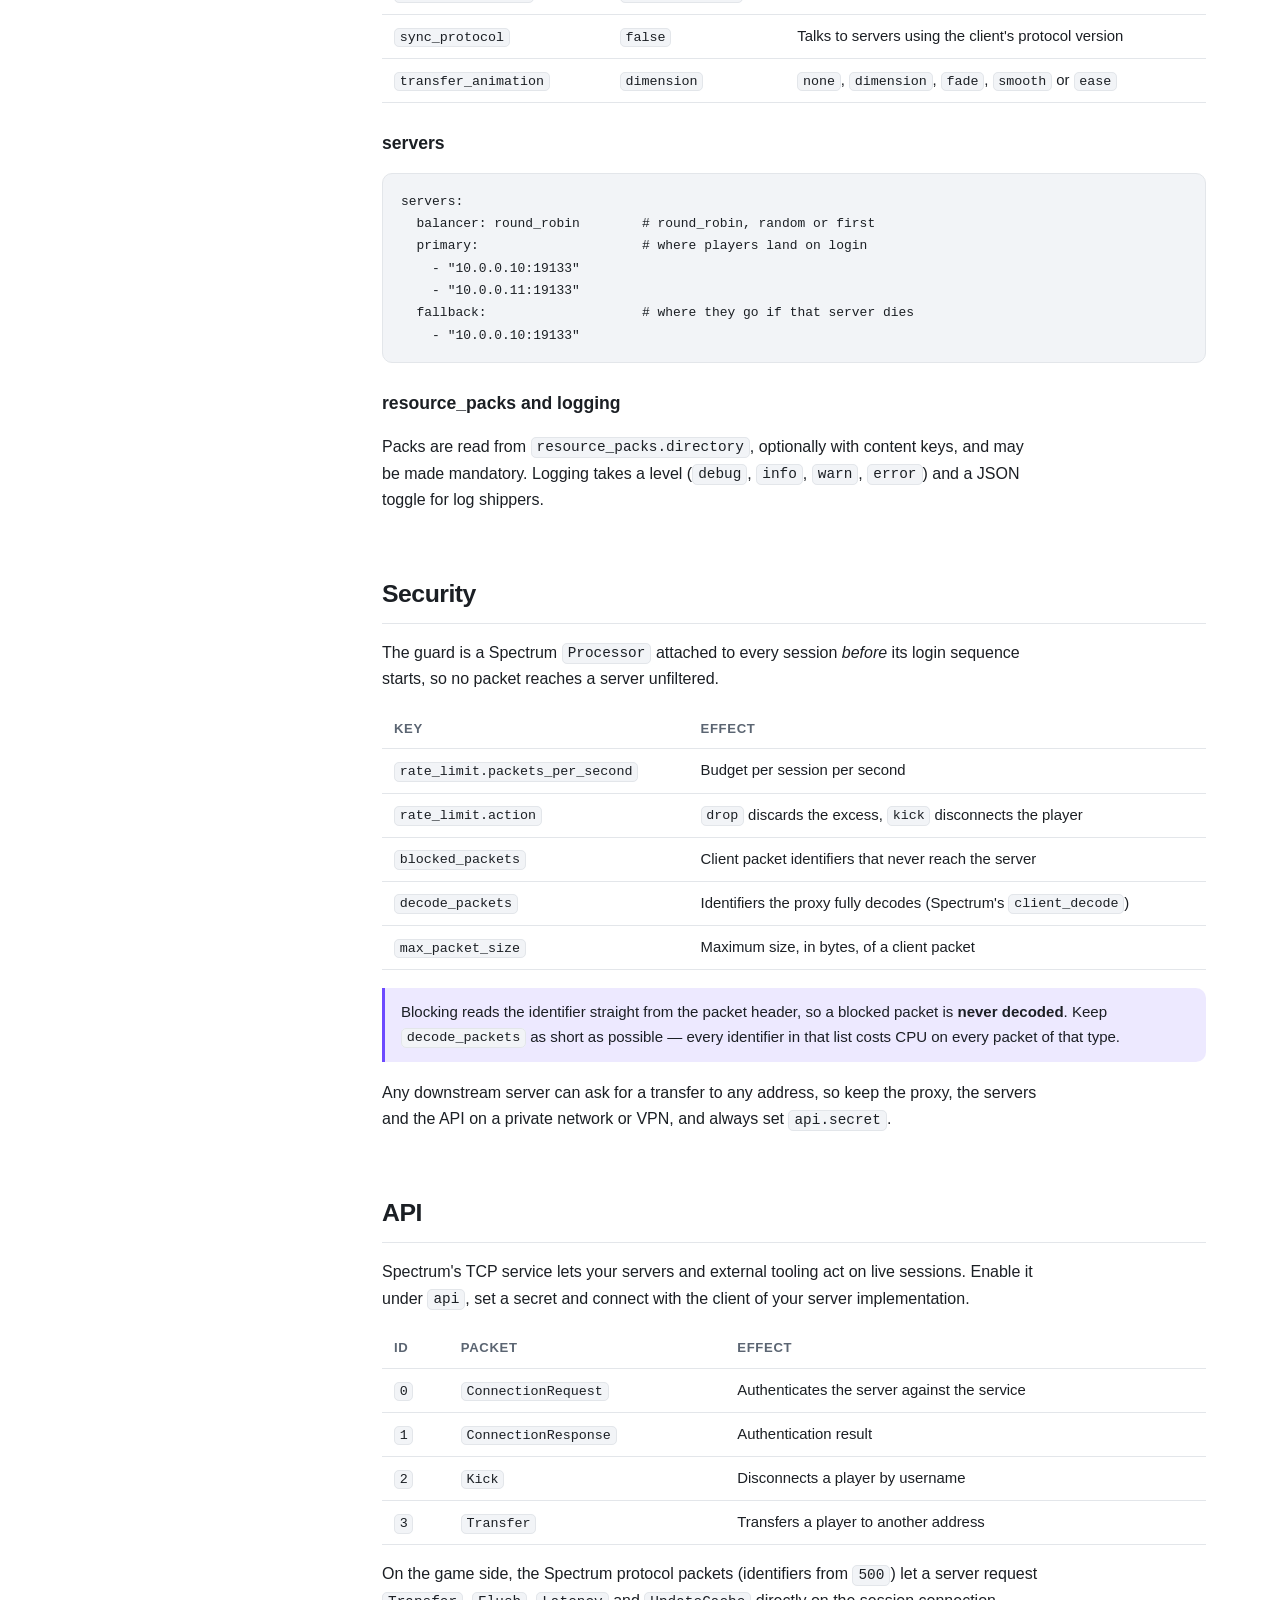
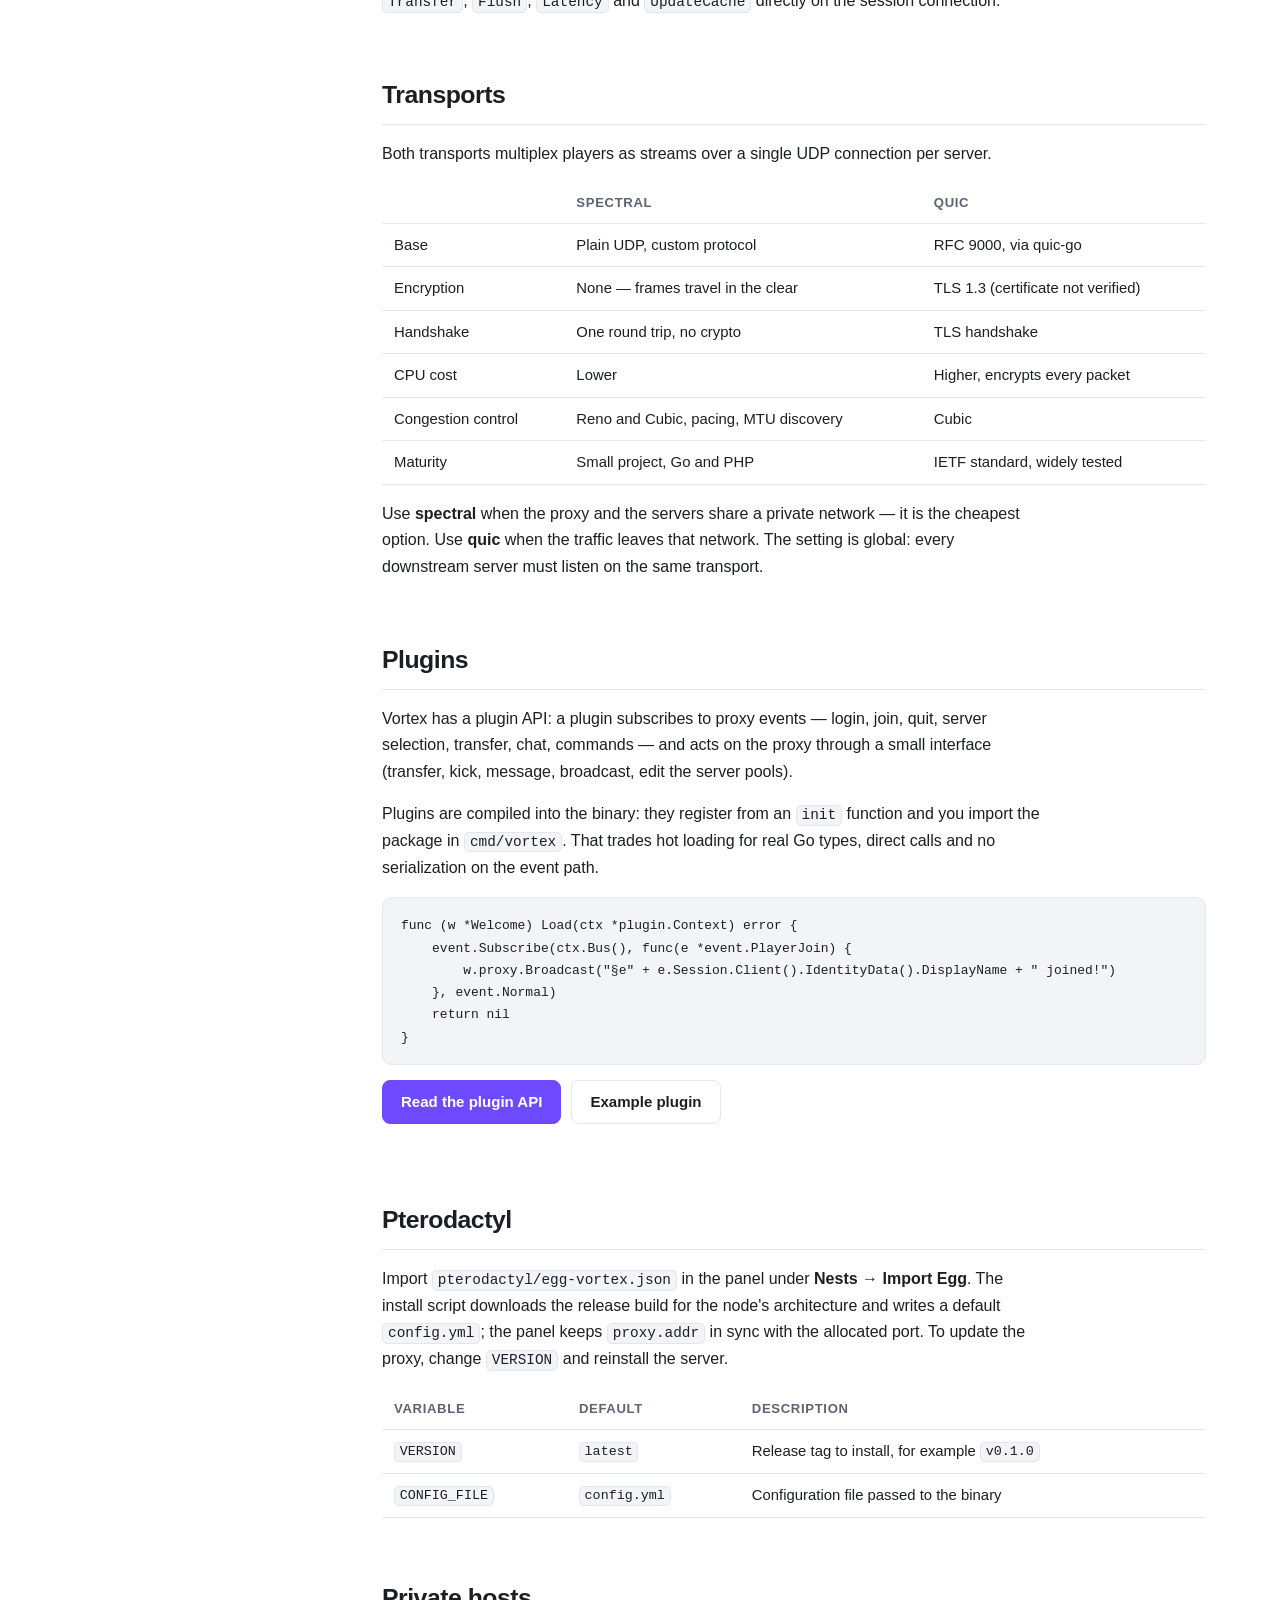
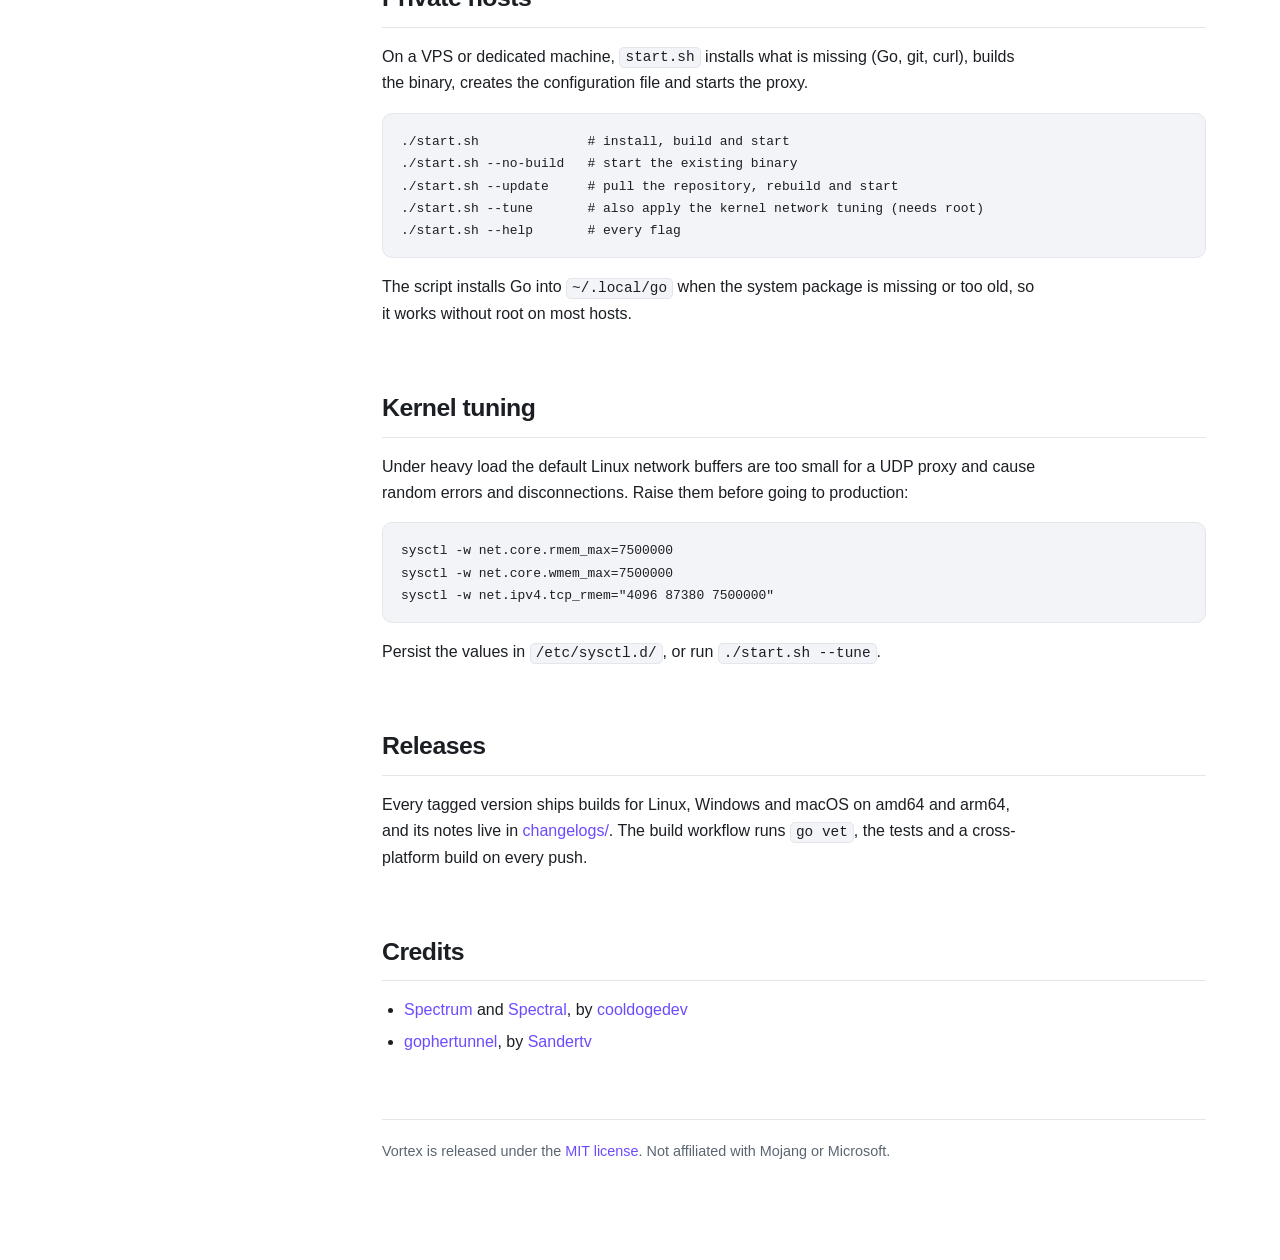
==== commit c889715b: "document the plugin api" ====
--- a/docs/index.html
+++ b/docs/index.html
@@ -28,6 +28,10 @@
       <a href="#api">API</a>
       <a href="#transports">Transports</a>
 
+      <div class="nav-title">Extending</div>
+      <a href="#plugins">Plugins</a>
+      <a href="plugins.html">Plugin API →</a>
+
       <div class="nav-title">Deployment</div>
       <a href="#pterodactyl">Pterodactyl</a>
       <a href="#private-hosts">Private hosts</a>
@@ -89,6 +93,10 @@
         <div class="card">
           <h4>Resource packs</h4>
           <p>Served once by the proxy, with content key support, and never re-sent on transfers.</p>
+        </div>
+        <div class="card">
+          <h4>Plugins</h4>
+          <p>Go plugin API with an event bus, priorities and cancellable events.</p>
         </div>
         <div class="card">
           <h4>Operations</h4>
@@ -296,6 +304,32 @@
       </p>
     </section>
 
+    <section id="plugins">
+      <h2>Plugins</h2>
+      <p>
+        Vortex has a plugin API: a plugin subscribes to proxy events — login, join, quit, server
+        selection, transfer, chat, commands — and acts on the proxy through a small interface
+        (transfer, kick, message, broadcast, edit the server pools).
+      </p>
+      <p>
+        Plugins are compiled into the binary: they register from an <code>init</code> function and
+        you import the package in <code>cmd/vortex</code>. That trades hot loading for real Go
+        types, direct calls and no serialization on the event path.
+      </p>
+
+<pre><code>func (w *Welcome) Load(ctx *plugin.Context) error {
+    event.Subscribe(ctx.Bus(), func(e *event.PlayerJoin) {
+        w.proxy.Broadcast("§e" + e.Session.Client().IdentityData().DisplayName + " joined!")
+    }, event.Normal)
+    return nil
+}</code></pre>
+
+      <div class="actions">
+        <a class="button primary" href="plugins.html">Read the plugin API</a>
+        <a class="button" href="https://github.com/ybriismc/Vortex/tree/main/examples/plugins/greeter">Example plugin</a>
+      </div>
+    </section>
+
     <section id="pterodactyl">
       <h2>Pterodactyl</h2>
       <p>
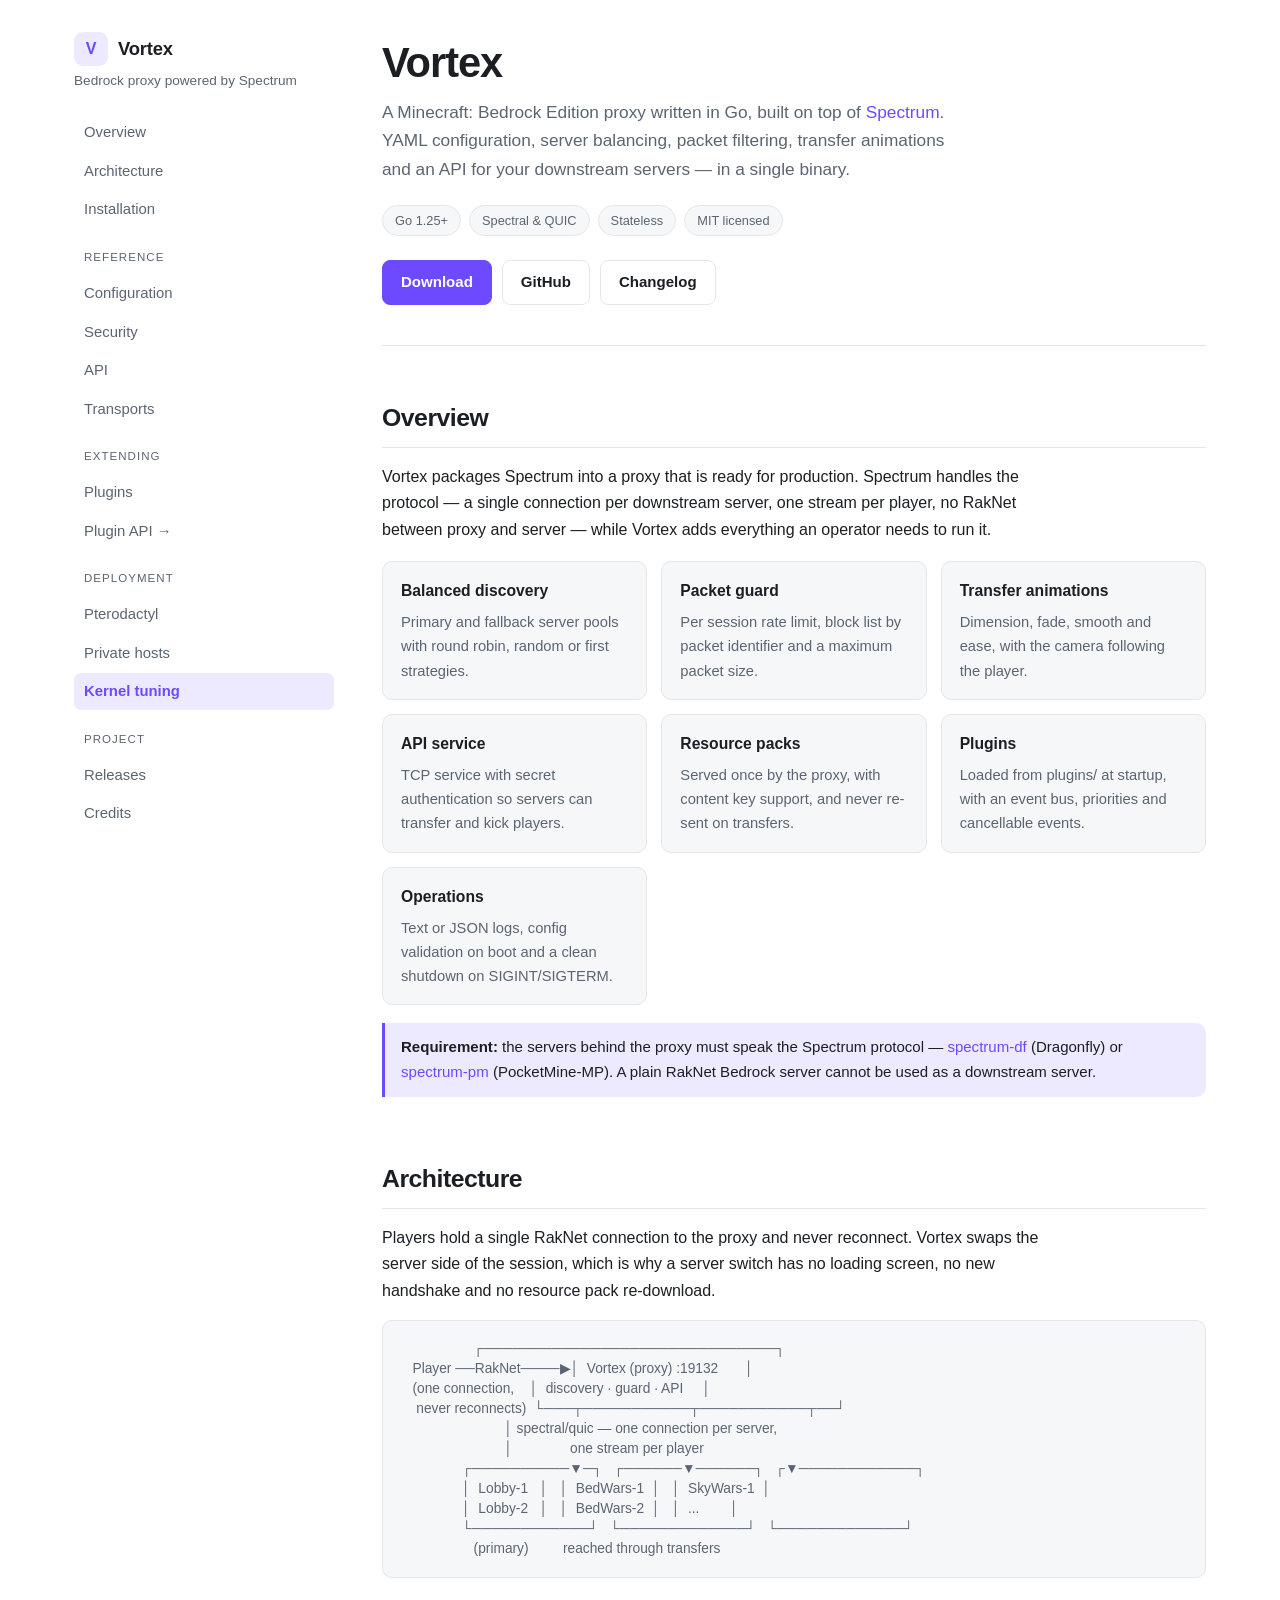
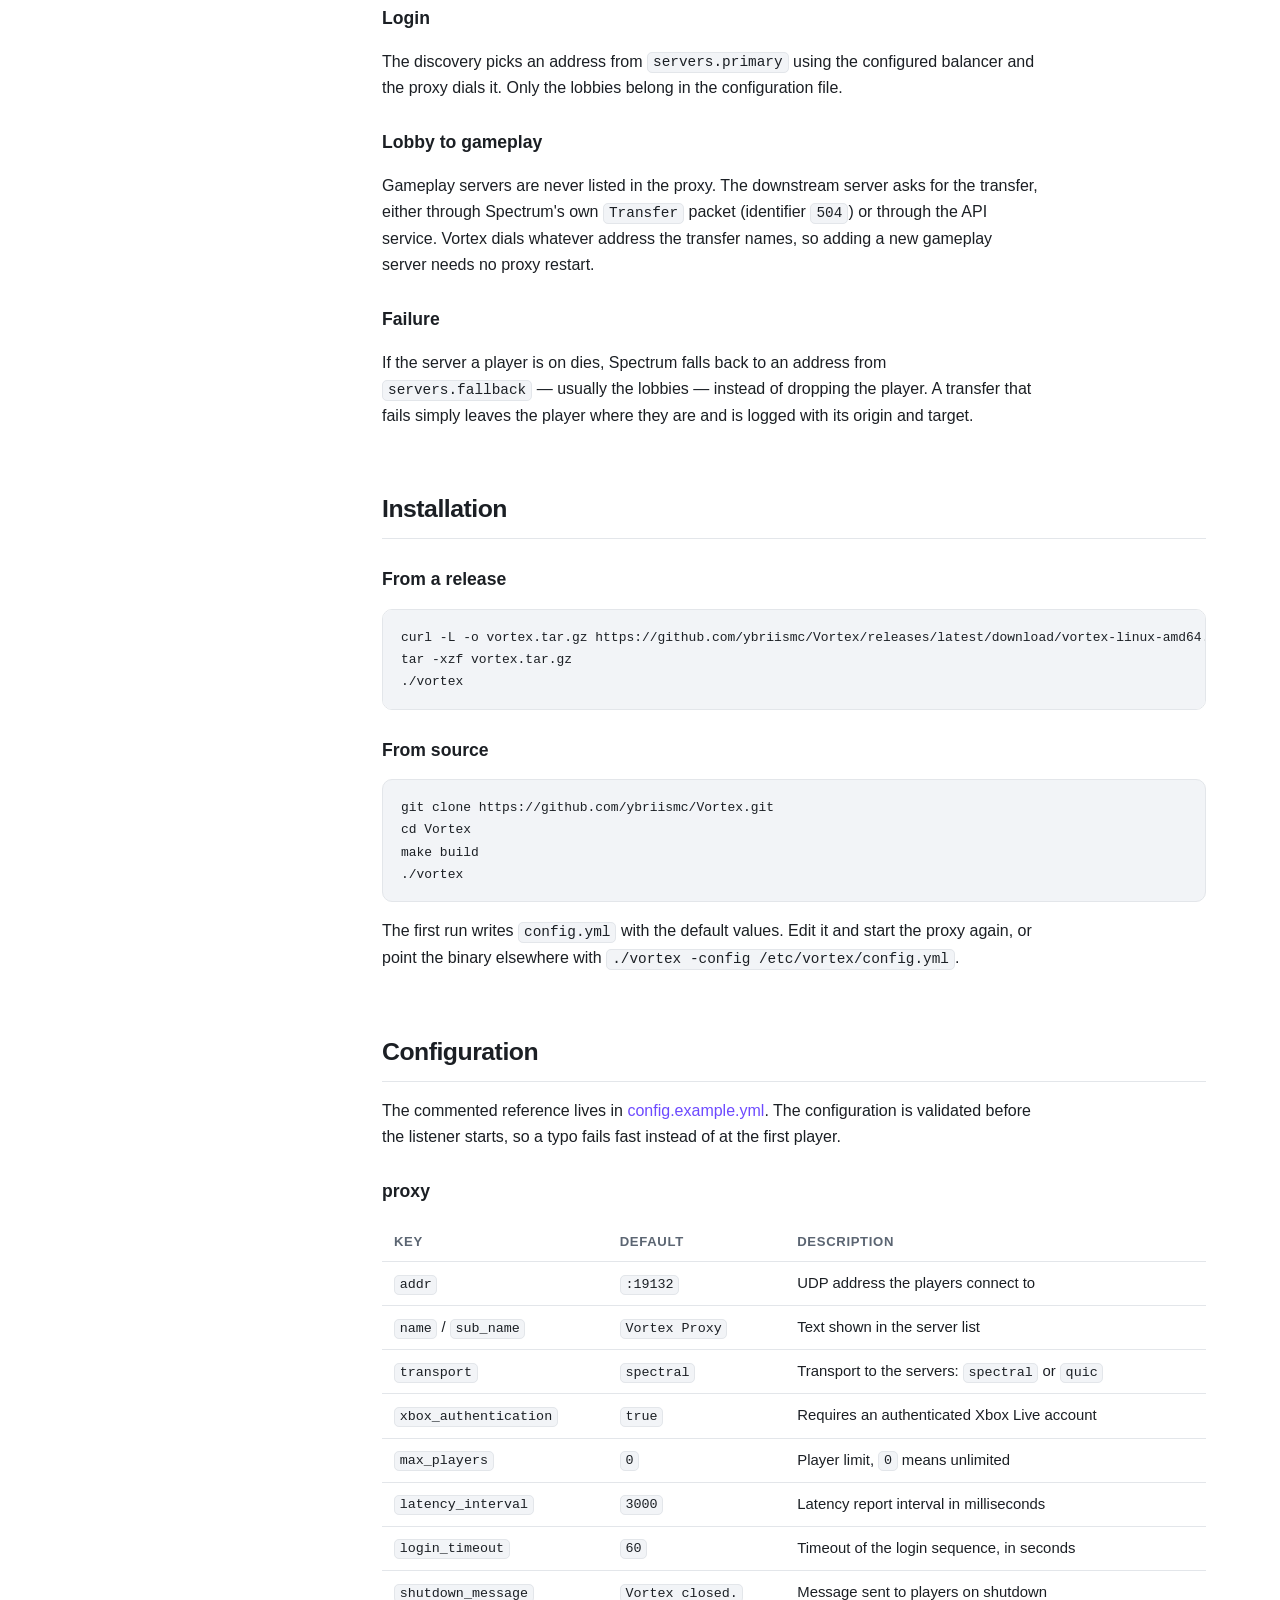
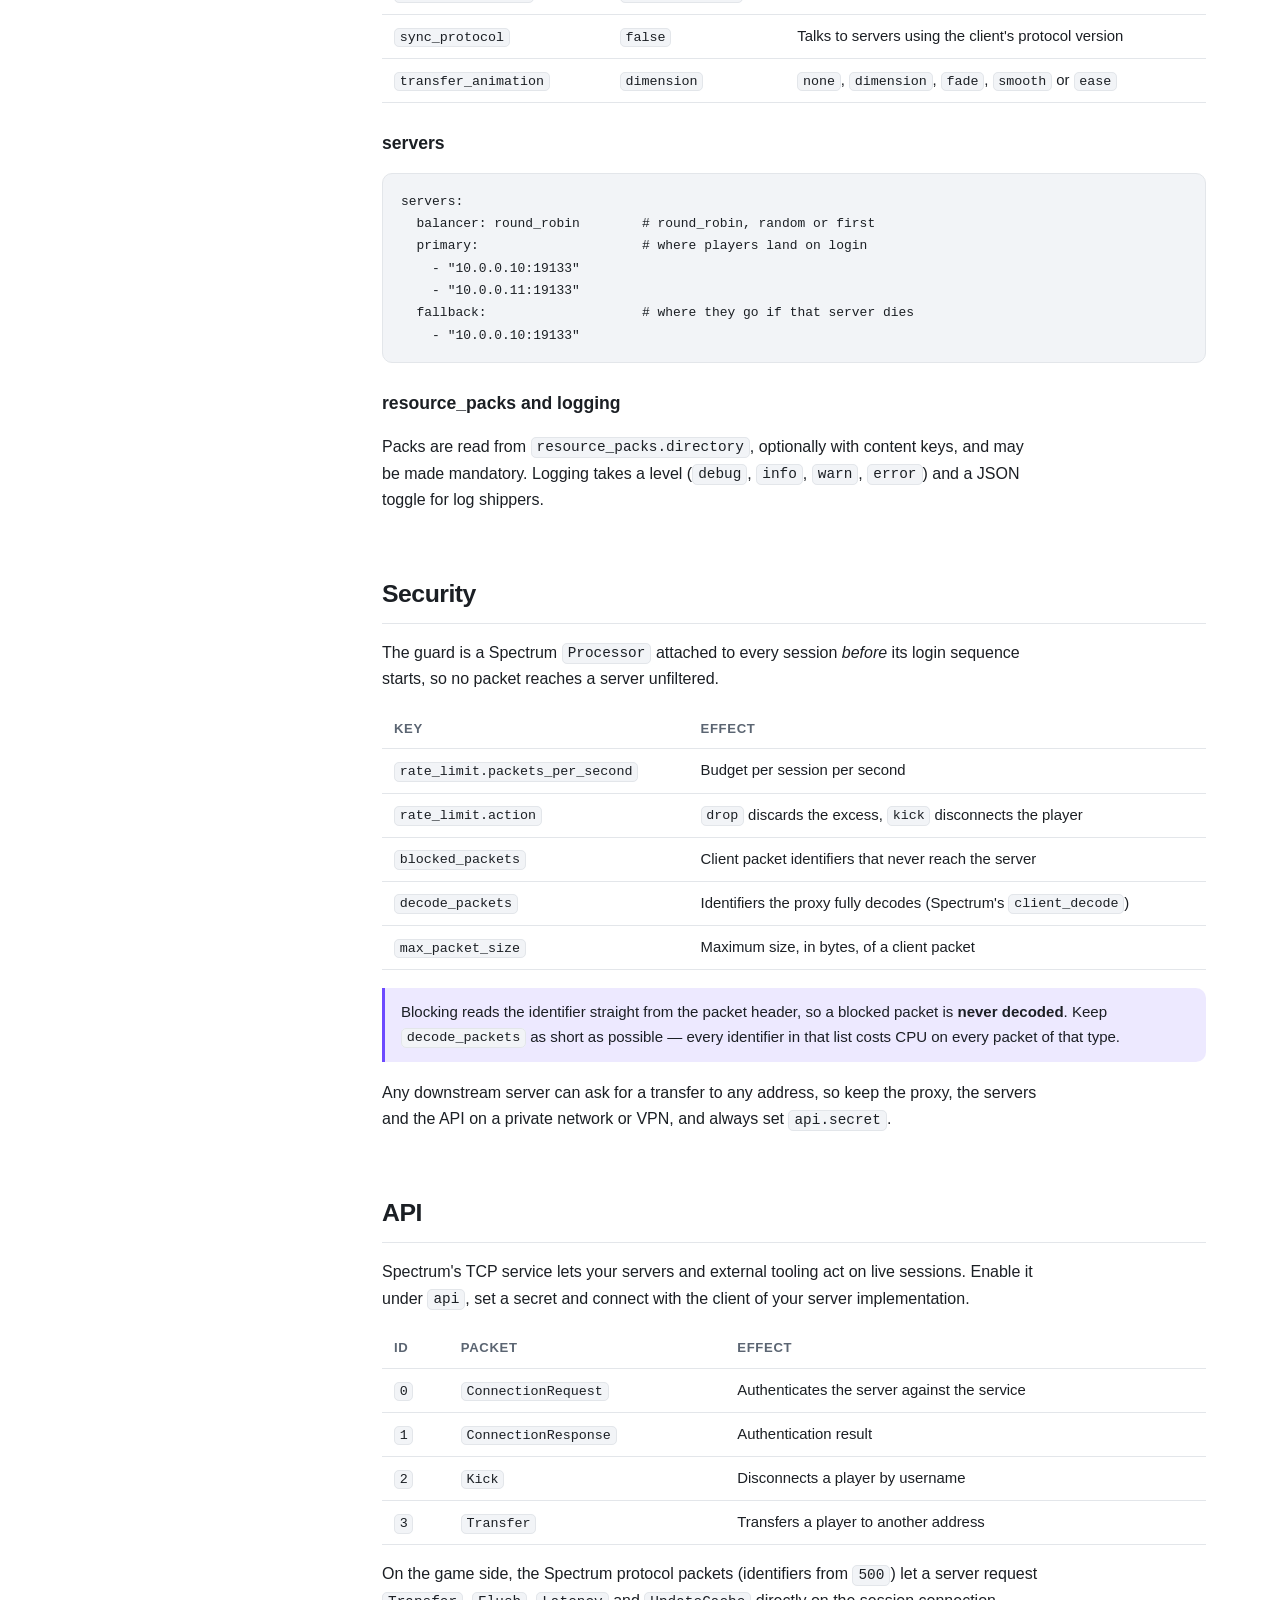
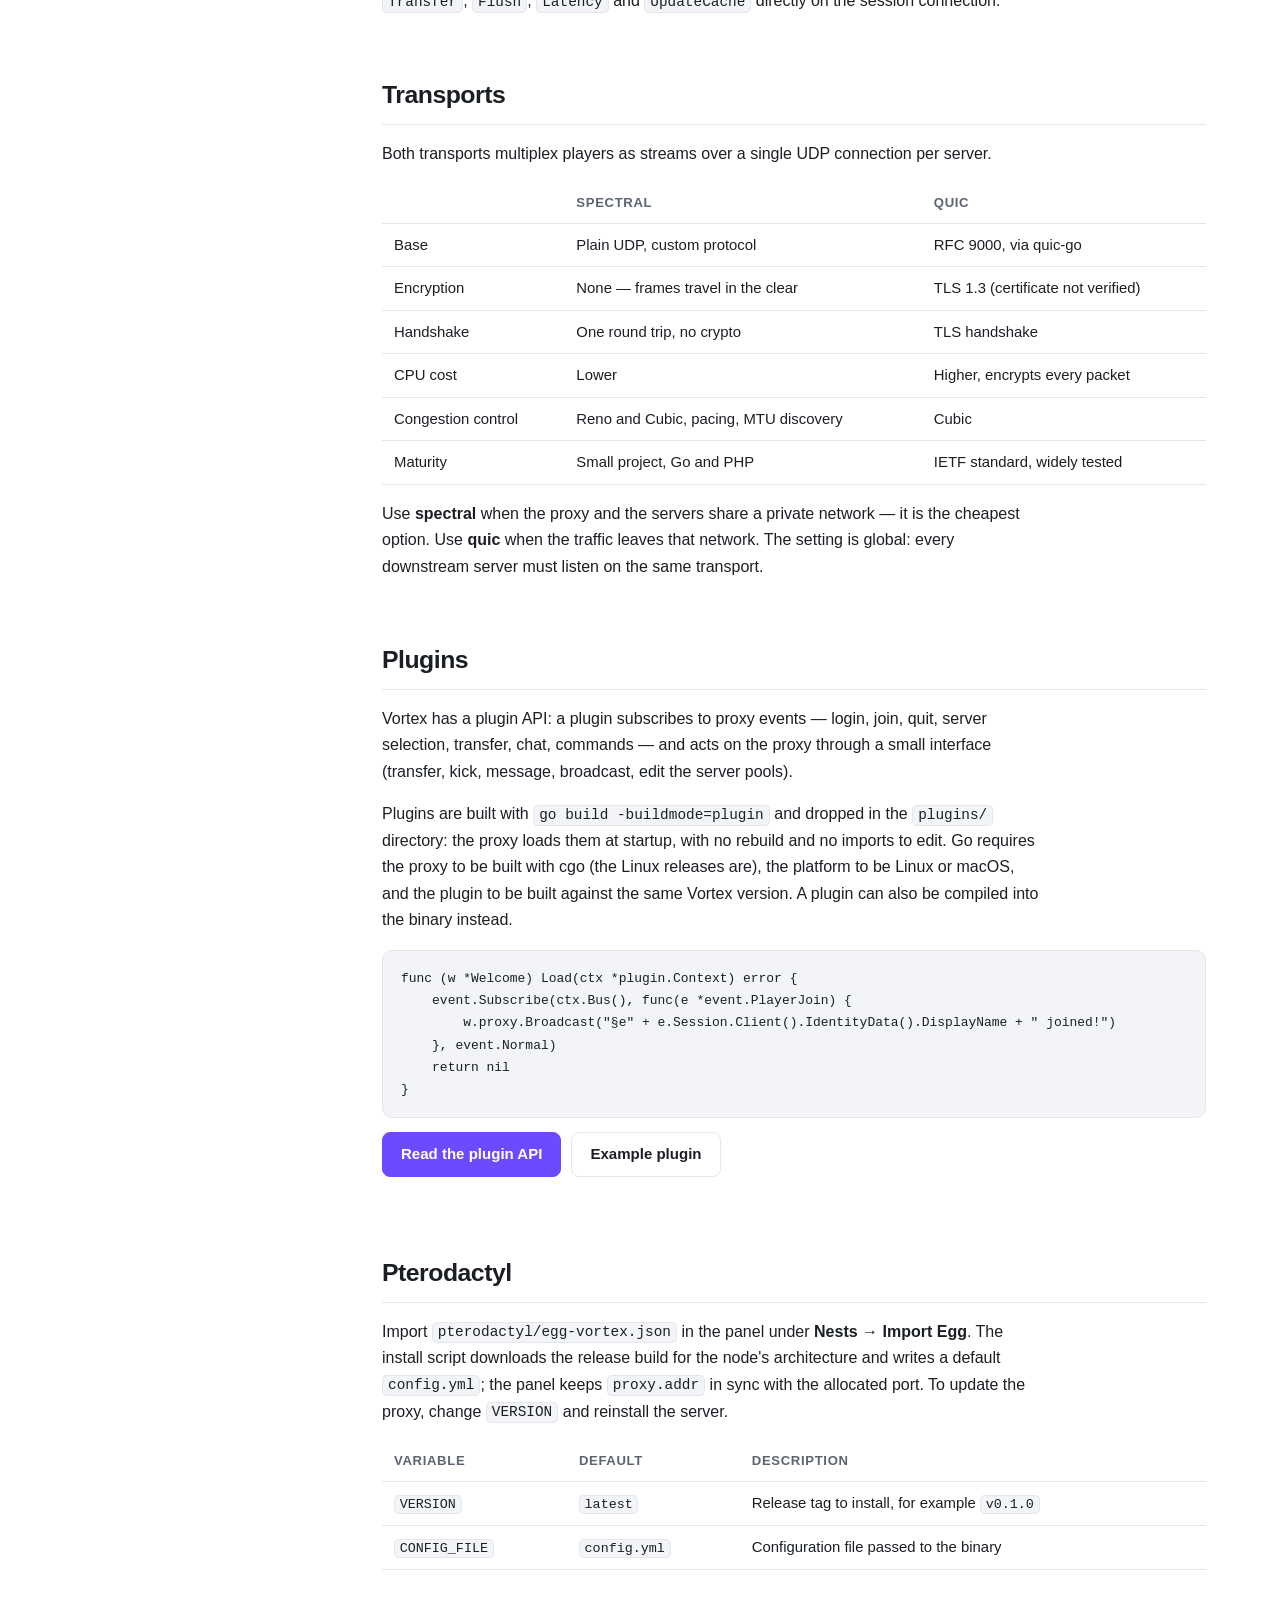
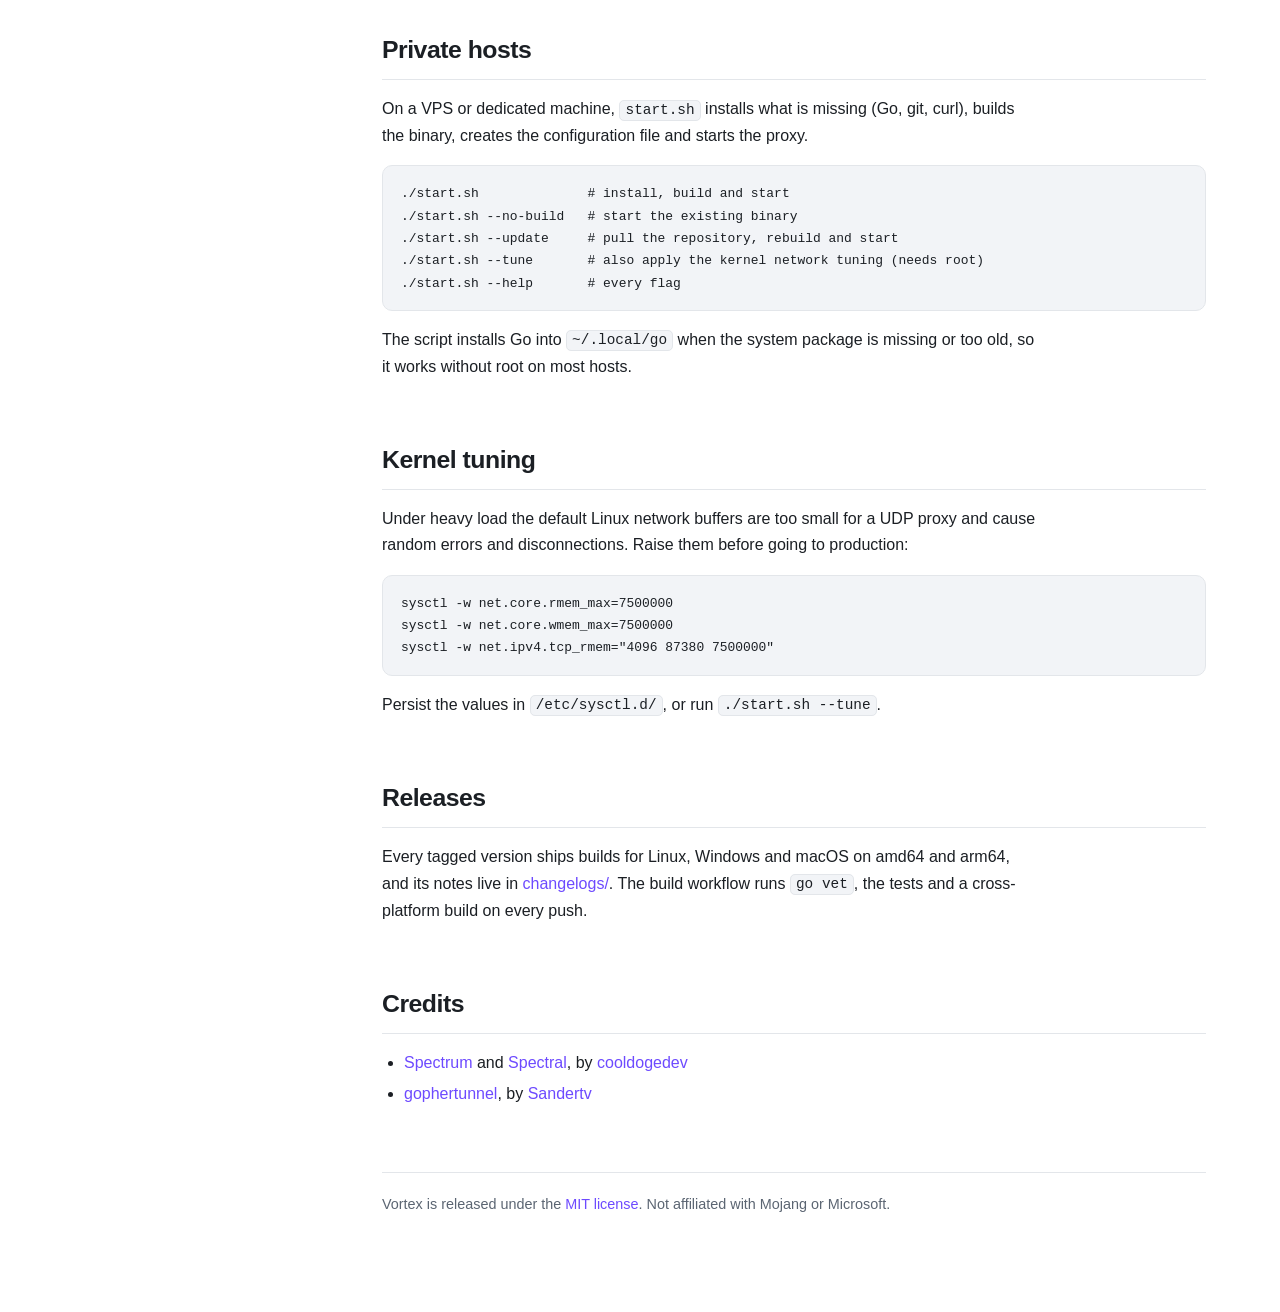
==== commit e4476fd0: "document the plugin loader" ====
--- a/docs/index.html
+++ b/docs/index.html
@@ -96,7 +96,7 @@
         </div>
         <div class="card">
           <h4>Plugins</h4>
-          <p>Go plugin API with an event bus, priorities and cancellable events.</p>
+          <p>Loaded from plugins/ at startup, with an event bus, priorities and cancellable events.</p>
         </div>
         <div class="card">
           <h4>Operations</h4>
@@ -312,9 +312,11 @@
         (transfer, kick, message, broadcast, edit the server pools).
       </p>
       <p>
-        Plugins are compiled into the binary: they register from an <code>init</code> function and
-        you import the package in <code>cmd/vortex</code>. That trades hot loading for real Go
-        types, direct calls and no serialization on the event path.
+        Plugins are built with <code>go build -buildmode=plugin</code> and dropped in the
+        <code>plugins/</code> directory: the proxy loads them at startup, with no rebuild and no
+        imports to edit. Go requires the proxy to be built with cgo (the Linux releases are), the
+        platform to be Linux or macOS, and the plugin to be built against the same Vortex version.
+        A plugin can also be compiled into the binary instead.
       </p>
 
 <pre><code>func (w *Welcome) Load(ctx *plugin.Context) error {
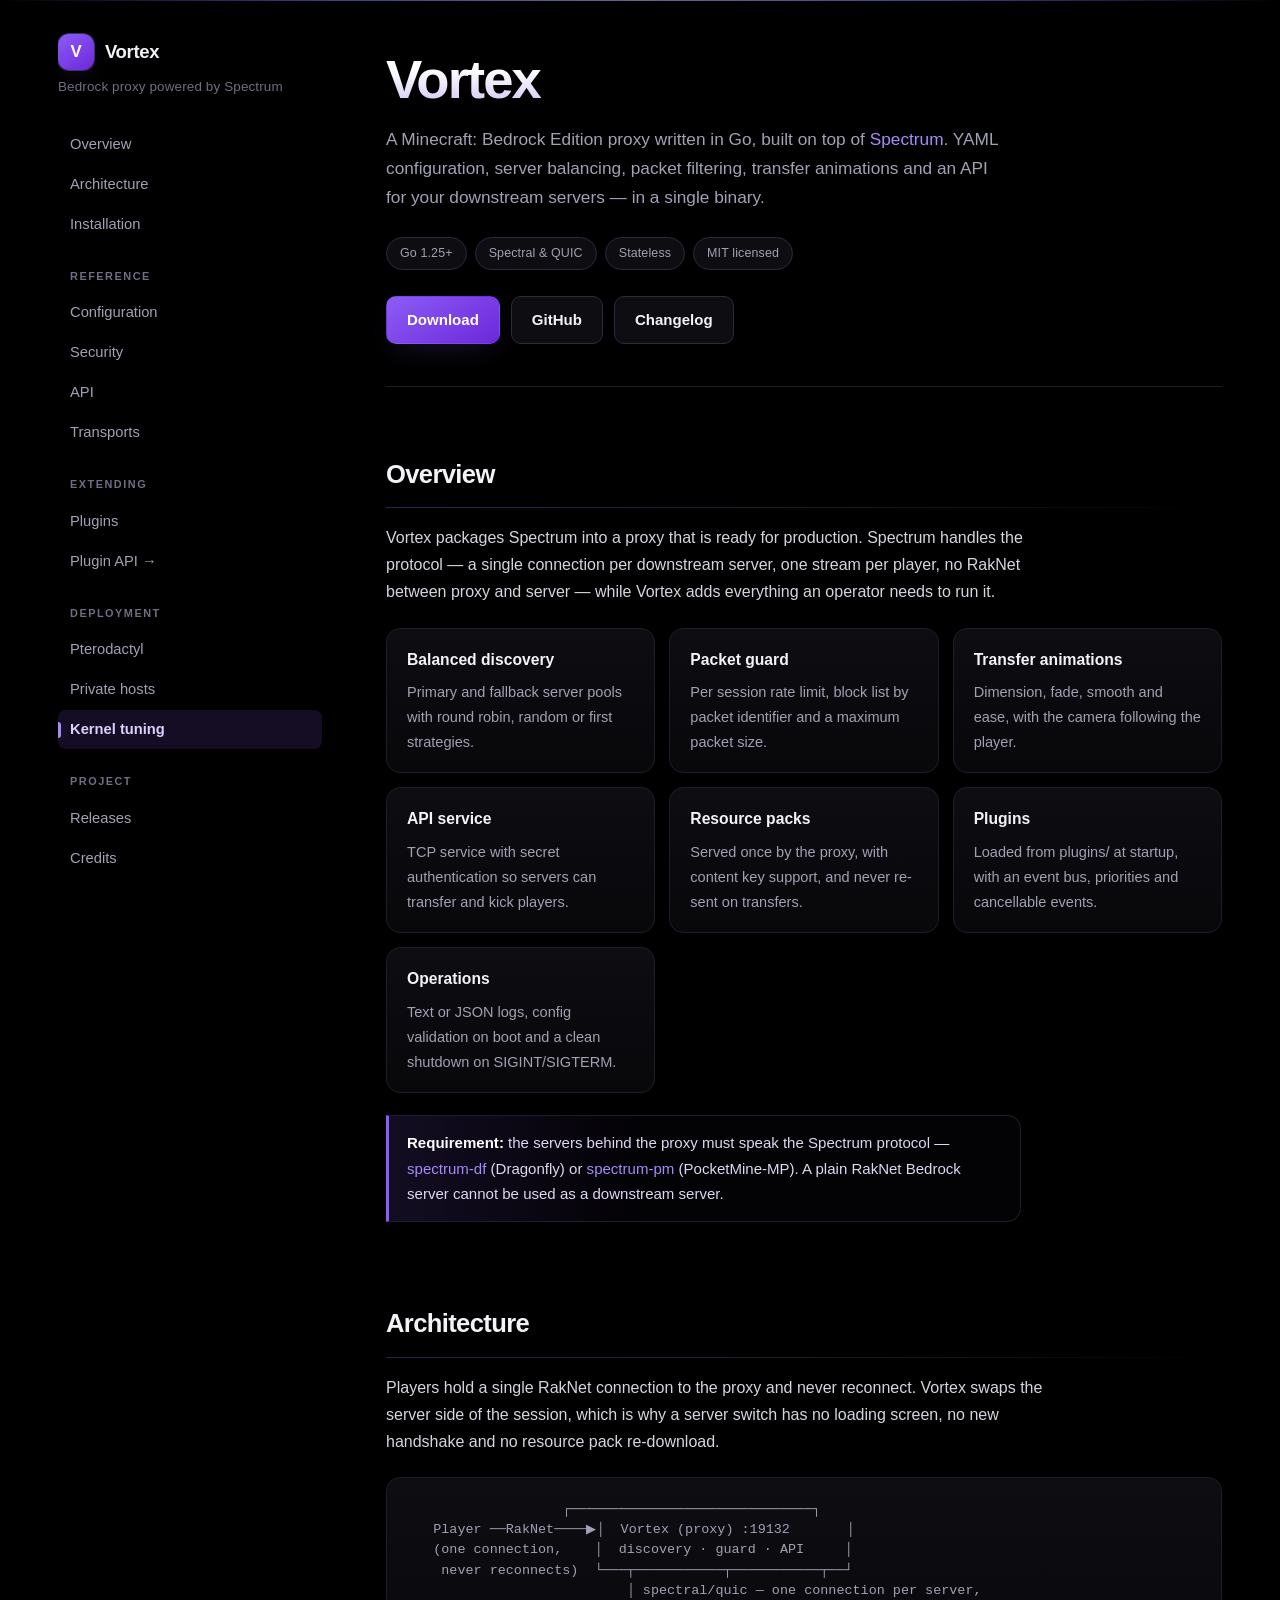
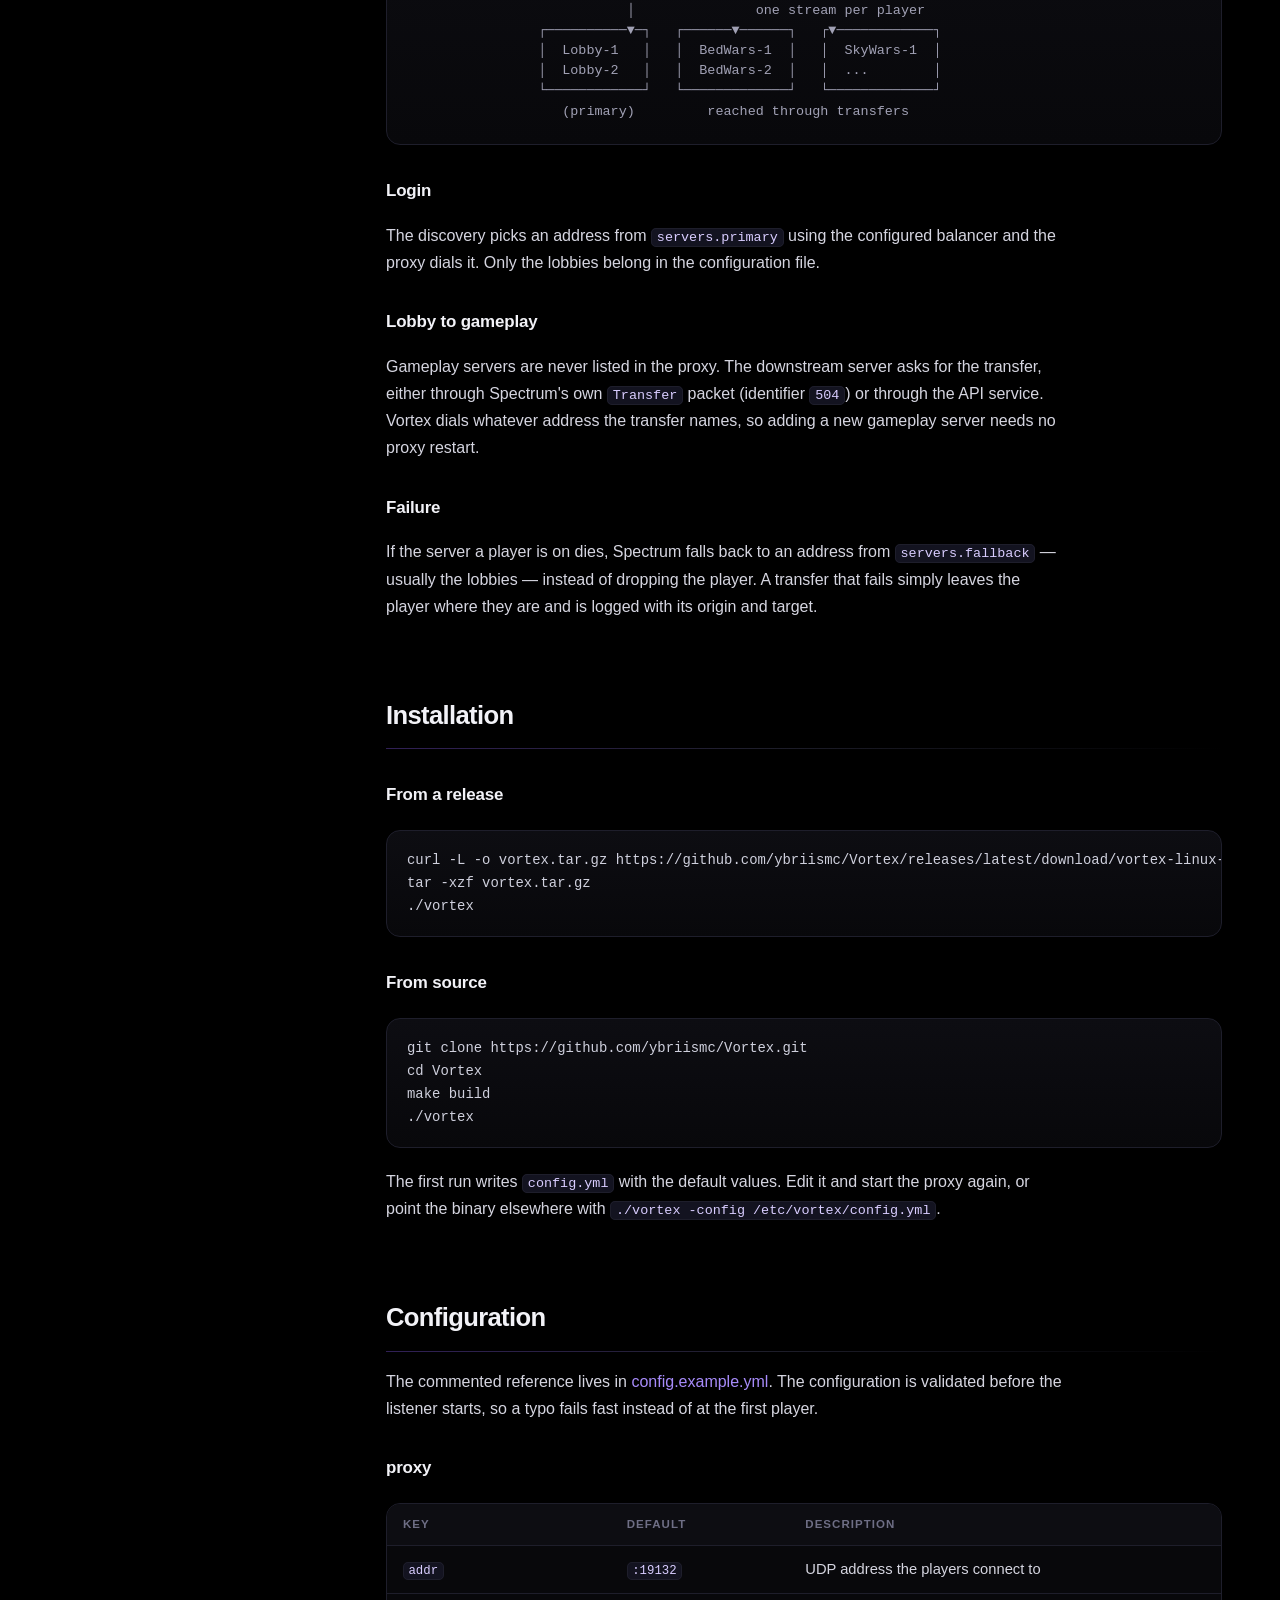
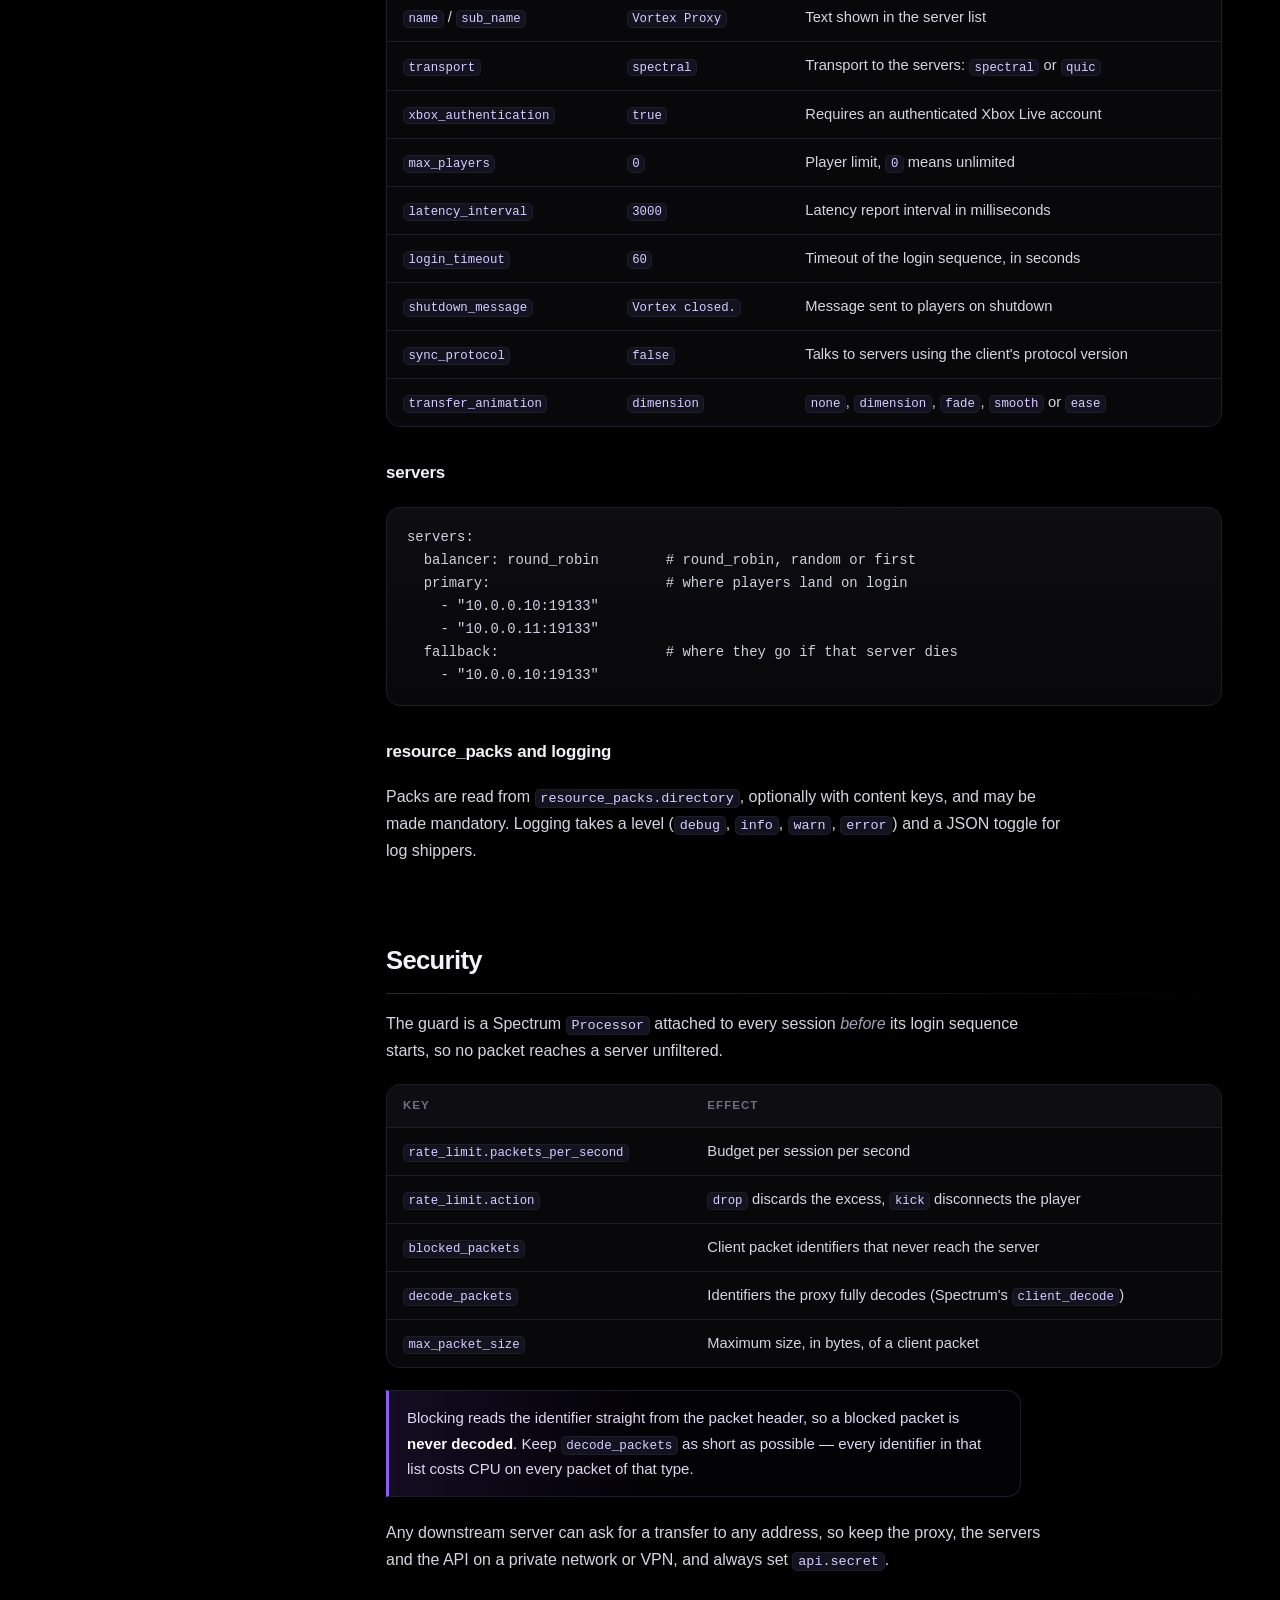
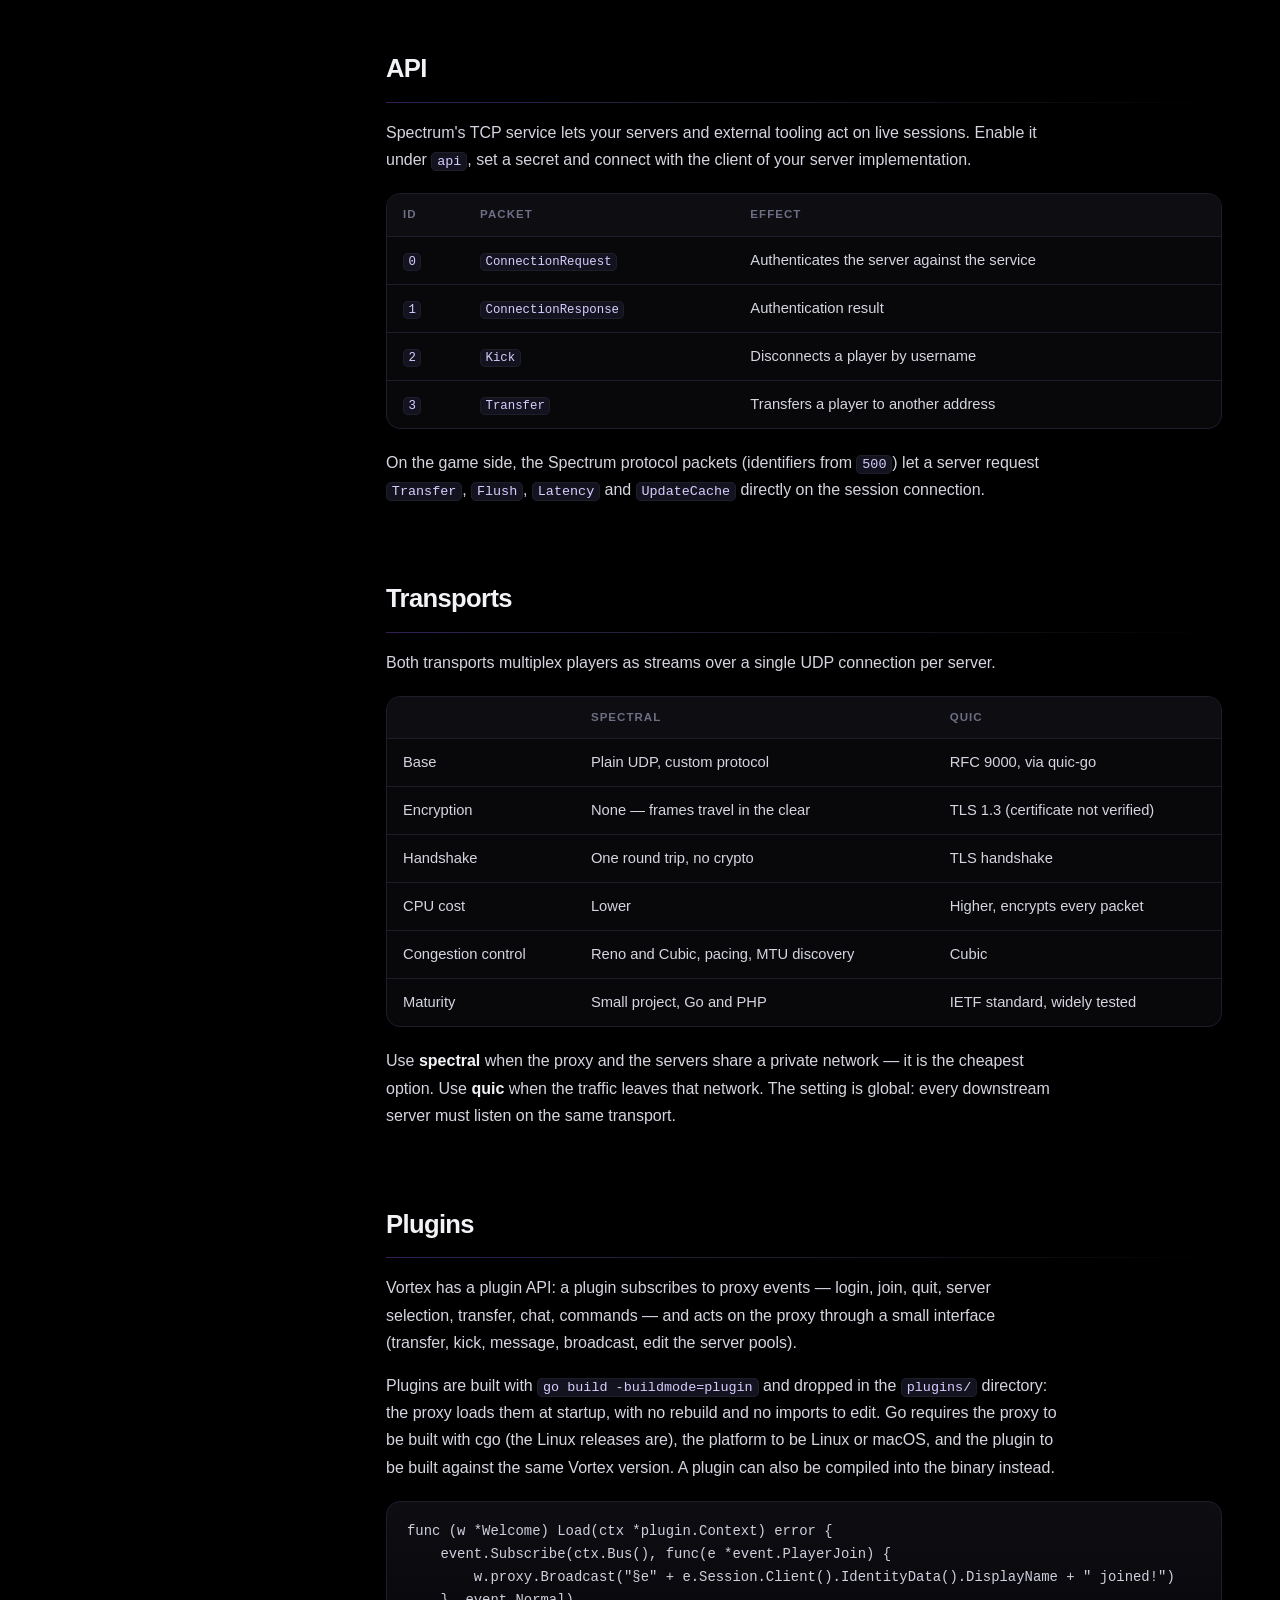
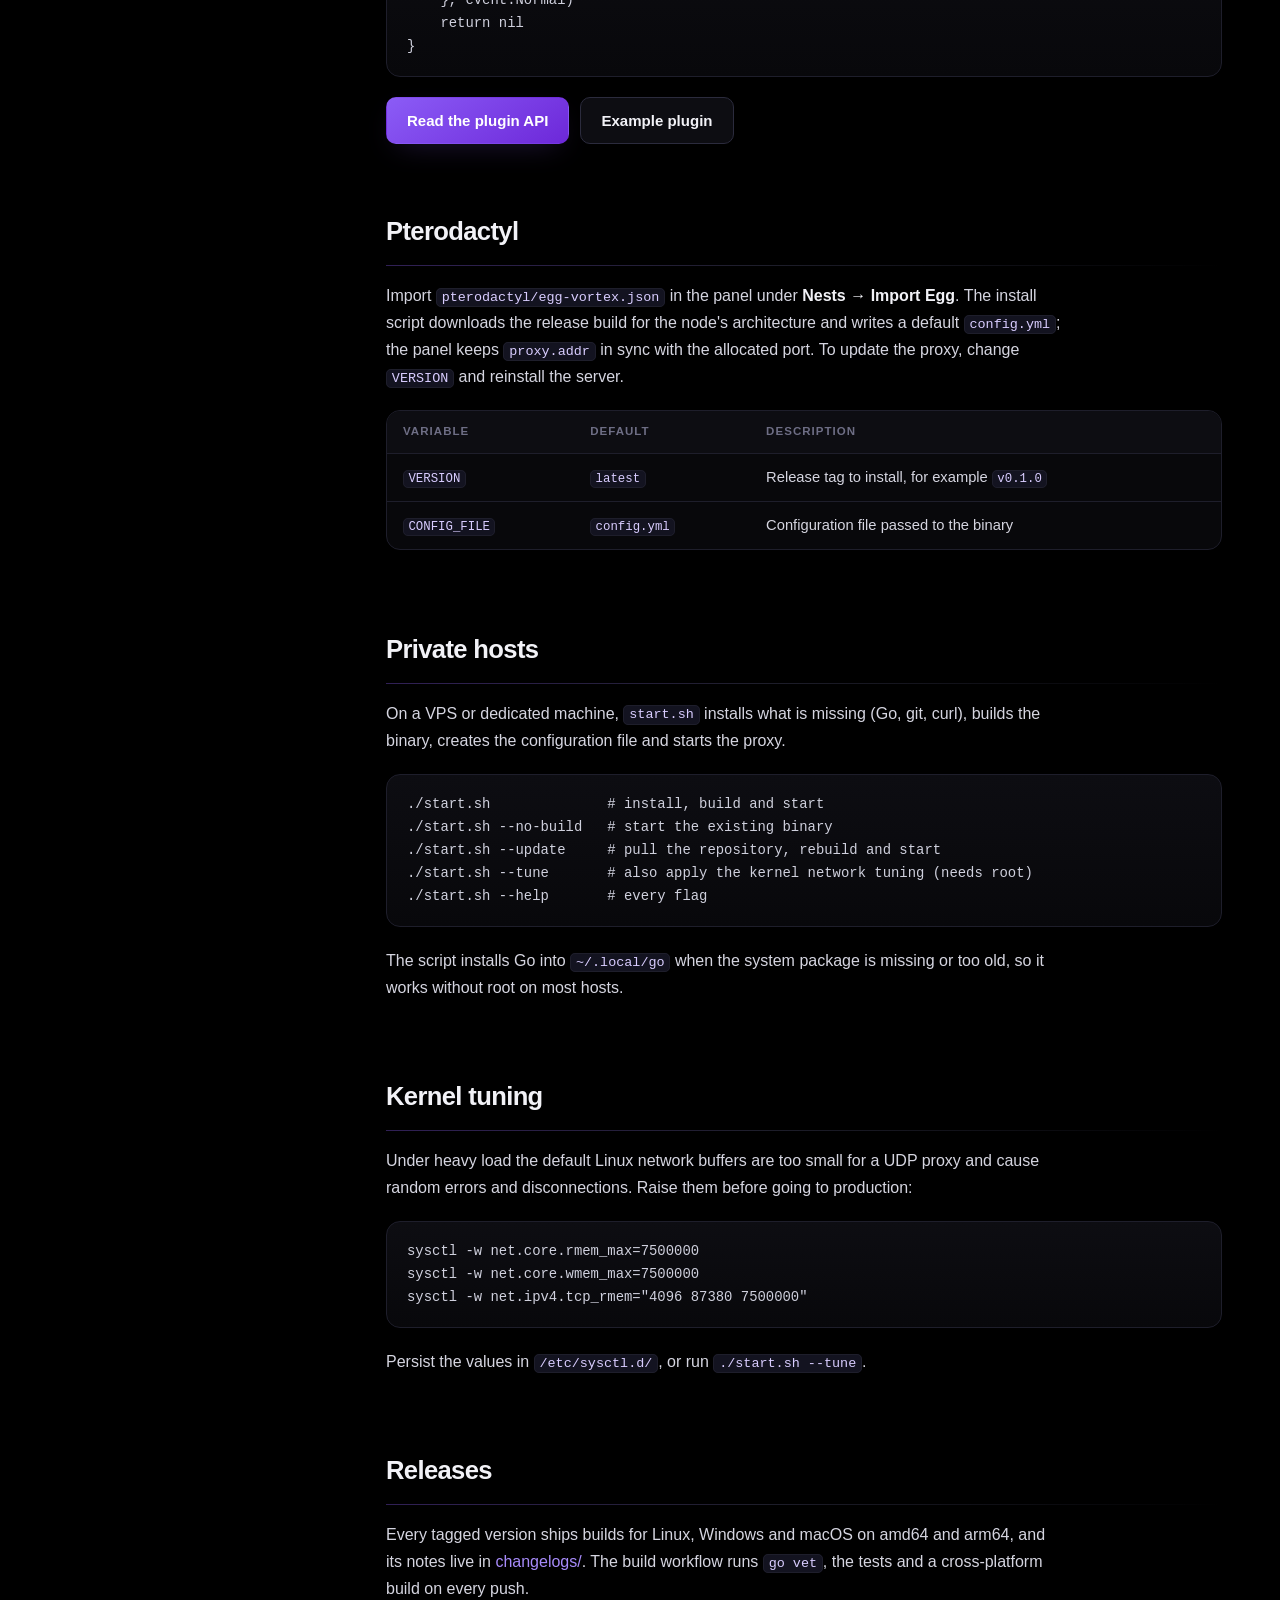
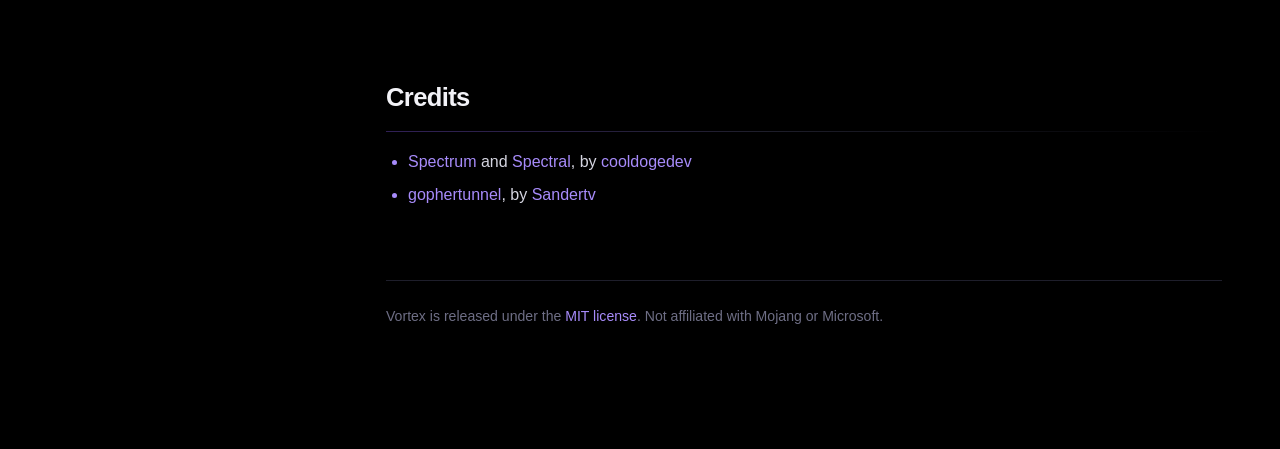
==== commit 0847665c: "restyle the docs with an oled dark purple theme" ====
--- a/docs/index.html
+++ b/docs/index.html
@@ -5,6 +5,8 @@
 <meta name="viewport" content="width=device-width, initial-scale=1">
 <title>Vortex — Minecraft: Bedrock proxy</title>
 <meta name="description" content="Vortex is a Minecraft: Bedrock Edition proxy written in Go, built on top of Spectrum: YAML configuration, server balancing, packet filtering and transfer animations.">
+<meta name="theme-color" content="#000000">
+<link rel="icon" type="image/svg+xml" href="assets/favicon.svg">
 <link rel="stylesheet" href="assets/style.css">
 </head>
 <body>
--- a/docs/assets/style.css
+++ b/docs/assets/style.css
@@ -1,78 +1,117 @@
+/* Vortex documentation — OLED dark theme. */
+
 :root {
-  color-scheme: light dark;
-
-  --bg: #ffffff;
-  --bg-soft: #f6f7f9;
-  --bg-code: #f2f4f7;
-  --border: #e3e6ea;
-  --text: #1b1f24;
-  --text-soft: #5b6572;
-  --accent: #6d4aff;
-  --accent-soft: rgba(109, 74, 255, 0.12);
-  --radius: 10px;
-  --sidebar: 260px;
-}
-
-@media (prefers-color-scheme: dark) {
-  :root {
-    --bg: #0f1115;
-    --bg-soft: #161a21;
-    --bg-code: #161a21;
-    --border: #262c36;
-    --text: #e7eaee;
-    --text-soft: #98a2b3;
-    --accent: #9b82ff;
-    --accent-soft: rgba(155, 130, 255, 0.16);
-  }
+  color-scheme: dark;
+
+  /* Surfaces: true black for OLED, then three levels of elevation. */
+  --bg: #000000;
+  --bg-1: #08080b;
+  --bg-2: #0d0d12;
+  --bg-3: #131320;
+  --border: #1e1e2b;
+  --border-strong: #2b2b3d;
+
+  /* Text */
+  --text: #f2f2f7;
+  --text-soft: #a1a1b5;
+  --text-dim: #6e6e85;
+
+  /* Purple ramp */
+  --accent: #a78bfa;
+  --accent-strong: #8b5cf6;
+  --accent-deep: #6d28d9;
+  --accent-soft: rgba(139, 92, 246, 0.14);
+  --accent-line: rgba(139, 92, 246, 0.35);
+  --glow: rgba(139, 92, 246, 0.28);
+
+  --radius: 14px;
+  --radius-sm: 8px;
+  --sidebar: 264px;
+  --ease: cubic-bezier(0.22, 1, 0.36, 1);
 }
 
 * { box-sizing: border-box; }
 
-html { scroll-behavior: smooth; scroll-padding-top: 24px; }
+html {
+  scroll-behavior: smooth;
+  -webkit-text-size-adjust: 100%;
+}
 
 body {
   margin: 0;
   background: var(--bg);
   color: var(--text);
-  font: 16px/1.65 -apple-system, BlinkMacSystemFont, "Segoe UI", Roboto, Helvetica, Arial, sans-serif;
+  font: 16px/1.7 -apple-system, BlinkMacSystemFont, "Segoe UI", Inter, Roboto, Helvetica, Arial, sans-serif;
+  font-feature-settings: "kern", "liga", "cv02", "cv11";
   -webkit-font-smoothing: antialiased;
-}
-
-a { color: var(--accent); text-decoration: none; }
-a:hover { text-decoration: underline; }
-
-code, pre, .mono {
-  font-family: ui-monospace, SFMono-Regular, "SF Mono", Menlo, Consolas, "Liberation Mono", monospace;
-  font-size: 0.9em;
-}
-
-code {
-  background: var(--bg-code);
-  border: 1px solid var(--border);
-  border-radius: 5px;
-  padding: 0.1em 0.35em;
-}
-
-pre {
-  background: var(--bg-code);
-  border: 1px solid var(--border);
-  border-radius: var(--radius);
-  padding: 16px 18px;
-  overflow-x: auto;
-  line-height: 1.55;
-}
-
-pre code { background: none; border: 0; padding: 0; }
-
-/* Layout */
+  text-rendering: optimizeLegibility;
+  overflow-x: hidden;
+}
+
+/* Ambient purple light, fixed behind everything. Pure black elsewhere keeps
+   OLED panels dark where there is no content. */
+body::before {
+  content: "";
+  position: fixed;
+  inset: -30vh -10vw auto -10vw;
+  height: 90vh;
+  background:
+    radial-gradient(55% 50% at 20% -5%, rgba(139, 92, 246, 0.30), transparent 68%),
+    radial-gradient(40% 42% at 78% 0%, rgba(109, 40, 217, 0.22), transparent 70%),
+    radial-gradient(90% 30% at 50% 0%, rgba(167, 139, 250, 0.06), transparent 75%);
+  pointer-events: none;
+  z-index: 0;
+}
+
+/* Hairline of brand colour across the top of the page. */
+body::after {
+  content: "";
+  position: fixed;
+  inset: 0 0 auto;
+  height: 1px;
+  background: linear-gradient(90deg, transparent, var(--accent-strong) 25%, #c4b5fd 50%, var(--accent-strong) 75%, transparent);
+  opacity: 0.55;
+  pointer-events: none;
+  z-index: 40;
+}
+
+a {
+  color: var(--accent);
+  text-decoration: none;
+  transition: color 0.15s var(--ease);
+}
+a:hover { color: #c4b5fd; }
+
+::selection { background: rgba(139, 92, 246, 0.35); color: #fff; }
+
+:focus-visible {
+  outline: 2px solid var(--accent);
+  outline-offset: 3px;
+  border-radius: 4px;
+}
+
+/* Scrollbars */
+* { scrollbar-width: thin; scrollbar-color: var(--border-strong) transparent; }
+::-webkit-scrollbar { width: 10px; height: 10px; }
+::-webkit-scrollbar-track { background: transparent; }
+::-webkit-scrollbar-thumb {
+  background: var(--border-strong);
+  border: 3px solid var(--bg);
+  border-radius: 999px;
+}
+::-webkit-scrollbar-thumb:hover { background: #3b3b52; }
+
+/* ---------------------------------------------------------------- layout */
 
 .layout {
+  position: relative;
+  z-index: 1;
   display: grid;
   grid-template-columns: var(--sidebar) minmax(0, 1fr);
-  gap: 48px;
-  max-width: 1180px;
+  gap: 64px;
+  max-width: 1220px;
   margin: 0 auto;
-  padding: 0 24px 96px;
+  padding: 0 28px 120px;
 }
 
 .sidebar {
@@ -81,172 +120,425 @@
   align-self: start;
   height: 100vh;
   overflow-y: auto;
-  padding: 32px 0;
-}
-
-.brand { display: flex; align-items: center; gap: 10px; margin-bottom: 4px; }
+  padding: 34px 0 40px;
+  mask-image: linear-gradient(to bottom, transparent, #000 18px, #000 calc(100% - 24px), transparent);
+}
+
+.content { padding-top: 44px; min-width: 0; }
+
+/* --------------------------------------------------------------- sidebar */
+
+.brand { display: flex; align-items: center; gap: 11px; margin-bottom: 6px; }
+
 .brand-mark {
-  width: 34px; height: 34px;
-  display: grid; place-items: center;
-  border-radius: 9px;
+  width: 36px;
+  height: 36px;
+  display: grid;
+  place-items: center;
+  border-radius: 11px;
+  font-weight: 700;
+  font-size: 1.05rem;
+  color: #fff;
+  background: linear-gradient(145deg, var(--accent-strong), var(--accent-deep));
+  box-shadow: 0 0 0 1px rgba(167, 139, 250, 0.35), 0 8px 24px -8px var(--glow);
+}
+
+.brand-name {
+  font-size: 1.16rem;
+  font-weight: 650;
+  letter-spacing: -0.02em;
+}
+
+.brand-tag {
+  color: var(--text-dim);
+  font-size: 0.84rem;
+  margin: 0 0 26px;
+  letter-spacing: 0.01em;
+}
+
+.nav { display: flex; flex-direction: column; gap: 1px; }
+
+.nav a {
+  position: relative;
+  color: var(--text-soft);
+  padding: 7px 12px;
+  border-radius: var(--radius-sm);
+  font-size: 0.92rem;
+  transition: background 0.15s var(--ease), color 0.15s var(--ease);
+}
+
+.nav a:hover { background: var(--bg-2); color: var(--text); }
+
+.nav a.active {
   background: var(--accent-soft);
-  color: var(--accent);
+  color: #ddd0ff;
+  font-weight: 550;
+}
+
+.nav a.active::before {
+  content: "";
+  position: absolute;
+  left: 0;
+  top: 50%;
+  transform: translateY(-50%);
+  width: 3px;
+  height: 16px;
+  border-radius: 0 3px 3px 0;
+  background: var(--accent);
+  box-shadow: 0 0 12px var(--glow);
+}
+
+.nav-title {
+  margin: 22px 0 7px;
+  padding: 0 12px;
+  font-size: 0.68rem;
+  font-weight: 600;
+  letter-spacing: 0.14em;
+  text-transform: uppercase;
+  color: var(--text-dim);
+}
+
+/* ------------------------------------------------------------------ hero */
+
+.hero {
+  padding: 8px 0 34px;
+  border-bottom: 1px solid var(--border);
+  margin-bottom: 8px;
+}
+
+.hero h1 {
+  font-size: clamp(2.4rem, 5vw, 3.4rem);
+  line-height: 1.04;
+  letter-spacing: -0.035em;
   font-weight: 700;
-}
-.brand-name { font-size: 1.15rem; font-weight: 650; letter-spacing: -0.01em; }
-.brand-tag { color: var(--text-soft); font-size: 0.85rem; margin: 0 0 22px; }
-
-.nav { display: flex; flex-direction: column; gap: 2px; }
-.nav a {
+  margin: 0 0 16px;
+  background: linear-gradient(180deg, #ffffff 30%, #b9a7ee 130%);
+  -webkit-background-clip: text;
+  background-clip: text;
+  color: transparent;
+}
+
+.hero p {
   color: var(--text-soft);
-  padding: 6px 10px;
-  border-radius: 7px;
-  font-size: 0.93rem;
-}
-.nav a:hover { background: var(--bg-soft); color: var(--text); text-decoration: none; }
-.nav a.active { background: var(--accent-soft); color: var(--accent); font-weight: 550; }
-.nav-title {
-  margin: 18px 0 6px;
-  padding: 0 10px;
-  font-size: 0.72rem;
-  letter-spacing: 0.09em;
-  text-transform: uppercase;
+  font-size: 1.08rem;
+  max-width: 64ch;
+  margin: 0 0 24px;
+}
+
+.badges { display: flex; flex-wrap: wrap; gap: 8px; margin-bottom: 26px; }
+
+.badge {
+  border: 1px solid var(--border-strong);
+  background: var(--bg-2);
+  border-radius: 999px;
+  padding: 5px 13px;
+  font-size: 0.78rem;
   color: var(--text-soft);
-}
-
-.content { padding: 40px 0 0; min-width: 0; }
-
-/* Hero */
-
-.hero { padding-bottom: 8px; border-bottom: 1px solid var(--border); margin-bottom: 8px; }
-.hero h1 { font-size: 2.6rem; line-height: 1.1; letter-spacing: -0.025em; margin: 0 0 12px; }
-.hero p { color: var(--text-soft); font-size: 1.08rem; max-width: 62ch; margin: 0 0 22px; }
-
-.badges { display: flex; flex-wrap: wrap; gap: 8px; margin-bottom: 24px; }
-.badge {
-  border: 1px solid var(--border);
-  background: var(--bg-soft);
-  border-radius: 999px;
-  padding: 4px 12px;
-  font-size: 0.8rem;
-  color: var(--text-soft);
-}
-
-.actions { display: flex; flex-wrap: wrap; gap: 10px; margin-bottom: 32px; }
+  letter-spacing: 0.01em;
+}
+
+.actions { display: flex; flex-wrap: wrap; gap: 11px; margin-bottom: 8px; }
+
 .button {
   display: inline-block;
-  padding: 9px 18px;
-  border-radius: 8px;
+  padding: 10px 20px;
+  border-radius: 10px;
   font-size: 0.94rem;
   font-weight: 550;
-  border: 1px solid var(--border);
+  border: 1px solid var(--border-strong);
+  background: var(--bg-2);
   color: var(--text);
-}
-.button:hover { text-decoration: none; border-color: var(--accent); }
-.button.primary { background: var(--accent); border-color: var(--accent); color: #fff; }
-.button.primary:hover { filter: brightness(1.08); }
-
-/* Sections */
-
-section { padding-top: 44px; }
+  transition: transform 0.15s var(--ease), border-color 0.15s var(--ease), background 0.15s var(--ease);
+}
+
+.button:hover {
+  color: var(--text);
+  border-color: var(--accent-line);
+  background: var(--bg-3);
+  transform: translateY(-1px);
+}
+
+.button.primary {
+  background: linear-gradient(145deg, var(--accent-strong), var(--accent-deep));
+  border-color: transparent;
+  color: #fff;
+  box-shadow: 0 10px 30px -12px var(--glow);
+}
+
+.button.primary:hover {
+  filter: brightness(1.1);
+  box-shadow: 0 14px 34px -12px var(--glow);
+}
+
+/* -------------------------------------------------------------- sections */
+
+section { padding-top: 58px; scroll-margin-top: 24px; }
+
 section h2 {
-  font-size: 1.55rem;
-  letter-spacing: -0.02em;
-  margin: 0 0 14px;
-  padding-bottom: 8px;
-  border-bottom: 1px solid var(--border);
-}
-section h3 { font-size: 1.1rem; margin: 26px 0 8px; }
-section p { max-width: 74ch; }
-
-ul, ol { max-width: 74ch; padding-left: 22px; }
-li { margin: 5px 0; }
+  position: relative;
+  font-size: 1.6rem;
+  font-weight: 640;
+  letter-spacing: -0.025em;
+  margin: 0 0 16px;
+  padding-bottom: 12px;
+}
+
+section h2::after {
+  content: "";
+  position: absolute;
+  left: 0;
+  bottom: 0;
+  width: 100%;
+  height: 1px;
+  background: linear-gradient(90deg, var(--accent-line), var(--border) 45%, transparent);
+}
+
+section h3 {
+  font-size: 1.06rem;
+  font-weight: 620;
+  letter-spacing: -0.01em;
+  margin: 32px 0 8px;
+  color: var(--text);
+}
+
+section p { max-width: 76ch; color: #d5d5e0; }
+
+ul, ol { max-width: 76ch; padding-left: 22px; color: #d5d5e0; }
+li { margin: 6px 0; }
+li::marker { color: var(--accent); }
+
+strong { color: var(--text); font-weight: 620; }
+em { color: var(--text-soft); }
+
+/* ----------------------------------------------------------------- cards */
 
 .grid {
   display: grid;
-  grid-template-columns: repeat(auto-fit, minmax(230px, 1fr));
+  grid-template-columns: repeat(auto-fit, minmax(232px, 1fr));
   gap: 14px;
-  margin: 18px 0;
-}
+  margin: 22px 0;
+}
+
 .card {
+  position: relative;
   border: 1px solid var(--border);
   border-radius: var(--radius);
-  background: var(--bg-soft);
-  padding: 16px 18px;
-}
-.card h4 { margin: 0 0 6px; font-size: 0.98rem; }
-.card p { margin: 0; color: var(--text-soft); font-size: 0.92rem; }
-
-.table-wrap { overflow-x: auto; margin: 16px 0; }
-table { border-collapse: collapse; width: 100%; font-size: 0.93rem; }
-th, td { text-align: left; padding: 9px 12px; border-bottom: 1px solid var(--border); vertical-align: top; }
-th { font-weight: 600; color: var(--text-soft); font-size: 0.82rem; text-transform: uppercase; letter-spacing: 0.05em; }
-tbody tr:hover { background: var(--bg-soft); }
+  background: linear-gradient(180deg, var(--bg-2), var(--bg-1));
+  padding: 18px 20px;
+  transition: border-color 0.18s var(--ease), transform 0.18s var(--ease);
+}
+
+.card::before {
+  content: "";
+  position: absolute;
+  inset: 0 0 auto;
+  height: 1px;
+  background: linear-gradient(90deg, transparent, rgba(167, 139, 250, 0.4), transparent);
+  opacity: 0;
+  transition: opacity 0.18s var(--ease);
+}
+
+.card:hover { border-color: var(--border-strong); transform: translateY(-2px); }
+.card:hover::before { opacity: 1; }
+
+.card h4 { margin: 0 0 7px; font-size: 0.98rem; font-weight: 620; }
+.card p { margin: 0; color: var(--text-soft); font-size: 0.91rem; max-width: none; }
+
+/* ---------------------------------------------------------------- tables */
+
+.table-wrap {
+  overflow-x: auto;
+  margin: 20px 0;
+  border: 1px solid var(--border);
+  border-radius: var(--radius);
+  background: var(--bg-1);
+}
+
+table { border-collapse: collapse; width: 100%; font-size: 0.92rem; }
+
+th, td {
+  text-align: left;
+  padding: 11px 16px;
+  border-bottom: 1px solid var(--border);
+  vertical-align: top;
+}
+
+th {
+  font-weight: 600;
+  color: var(--text-dim);
+  font-size: 0.72rem;
+  text-transform: uppercase;
+  letter-spacing: 0.09em;
+  background: var(--bg-2);
+  white-space: nowrap;
+}
+
+tbody tr:last-child td { border-bottom: 0; }
+tbody tr { transition: background 0.12s var(--ease); }
+tbody tr:hover { background: rgba(139, 92, 246, 0.05); }
+td { color: #d5d5e0; }
+
+/* ------------------------------------------------------------------ code */
+
+code, pre, .mono, .diagram {
+  font-family: ui-monospace, SFMono-Regular, "SF Mono", Menlo, Consolas, "Liberation Mono", monospace;
+}
+
+code {
+  background: var(--bg-3);
+  border: 1px solid var(--border);
+  border-radius: 5px;
+  padding: 0.08em 0.36em;
+  font-size: 0.84em;
+  line-height: 1.4;
+  color: #d9cdff;
+}
+
+/* Long identifiers wrap instead of pushing the layout wide. */
+p code, li code, td code { overflow-wrap: anywhere; }
+
+.pre-wrap { position: relative; margin: 20px 0; }
+
+pre {
+  margin: 0;
+  background: linear-gradient(180deg, var(--bg-2), var(--bg-1));
+  border: 1px solid var(--border);
+  border-radius: var(--radius);
+  padding: 18px 20px;
+  overflow-x: auto;
+  font-size: 0.87rem;
+  line-height: 1.65;
+  color: #cfd0dd;
+}
+
+pre code {
+  background: none;
+  border: 0;
+  padding: 0;
+  font-size: inherit;
+  color: inherit;
+}
+
+.copy {
+  position: absolute;
+  top: 10px;
+  right: 10px;
+  padding: 5px 11px;
+  font: inherit;
+  font-size: 0.72rem;
+  letter-spacing: 0.04em;
+  text-transform: uppercase;
+  color: var(--text-dim);
+  background: var(--bg-3);
+  border: 1px solid var(--border);
+  border-radius: 7px;
+  cursor: pointer;
+  opacity: 0;
+  transition: opacity 0.15s var(--ease), color 0.15s var(--ease), border-color 0.15s var(--ease);
+}
+
+.pre-wrap:hover .copy, .copy:focus-visible { opacity: 1; }
+.copy:hover { color: var(--accent); border-color: var(--accent-line); }
+.copy.copied { color: #6ee7b7; border-color: rgba(110, 231, 183, 0.4); }
+
+/* ------------------------------------------------------- notes, diagrams */
 
 .note {
-  border-left: 3px solid var(--accent);
-  background: var(--accent-soft);
+  position: relative;
+  border: 1px solid var(--border);
+  border-left: 3px solid var(--accent-strong);
+  background: linear-gradient(90deg, var(--accent-soft), rgba(139, 92, 246, 0.02) 40%);
   border-radius: 0 var(--radius) var(--radius) 0;
-  padding: 12px 16px;
-  margin: 18px 0;
+  padding: 14px 18px;
+  margin: 22px 0;
   font-size: 0.94rem;
-}
-.note strong { color: var(--text); }
+  color: #ded8f2;
+  max-width: 76ch;
+}
+
+.note strong { color: #fff; }
 
 .diagram {
-  background: var(--bg-soft);
+  background:
+    linear-gradient(180deg, var(--bg-2), var(--bg-1));
   border: 1px solid var(--border);
   border-radius: var(--radius);
-  padding: 18px;
+  padding: 22px;
+  margin: 22px 0;
   overflow-x: auto;
   color: var(--text-soft);
-  font-size: 0.86rem;
-  line-height: 1.45;
+  font-size: 0.84rem;
+  line-height: 1.5;
   white-space: pre;
 }
 
 footer {
-  margin-top: 64px;
-  padding-top: 20px;
+  margin-top: 72px;
+  padding-top: 24px;
   border-top: 1px solid var(--border);
-  color: var(--text-soft);
-  font-size: 0.9rem;
-}
-
-/* Mobile */
+  color: var(--text-dim);
+  font-size: 0.88rem;
+}
+
+/* ---------------------------------------------------------------- mobile */
 
 .menu-toggle {
   display: none;
   position: fixed;
-  right: 16px;
-  bottom: 16px;
-  z-index: 20;
-  border: 1px solid var(--border);
-  background: var(--bg-soft);
+  right: 18px;
+  bottom: 18px;
+  z-index: 30;
+  border: 1px solid var(--border-strong);
+  background: rgba(13, 13, 18, 0.92);
+  backdrop-filter: blur(12px);
   color: var(--text);
   border-radius: 999px;
-  padding: 10px 18px;
+  padding: 11px 20px;
   font: inherit;
   font-size: 0.9rem;
+  font-weight: 550;
   cursor: pointer;
+  box-shadow: 0 12px 30px -10px rgba(0, 0, 0, 0.9);
+}
+
+.scrim {
+  display: none;
+  position: fixed;
+  inset: 0;
+  z-index: 14;
+  background: rgba(0, 0, 0, 0.6);
+  backdrop-filter: blur(2px);
 }
 
 @media (max-width: 900px) {
-  .layout { grid-template-columns: minmax(0, 1fr); gap: 0; padding: 0 18px 80px; }
+  .layout { grid-template-columns: minmax(0, 1fr); gap: 0; padding: 0 20px 96px; }
+
   .sidebar {
     position: fixed;
     inset: 0 auto 0 0;
-    width: 270px;
+    width: 276px;
     height: 100vh;
-    padding: 24px 18px;
-    background: var(--bg);
+    padding: 26px 18px;
+    background: var(--bg-1);
     border-right: 1px solid var(--border);
     transform: translateX(-100%);
-    transition: transform 0.18s ease;
-    z-index: 15;
+    transition: transform 0.22s var(--ease);
+    z-index: 20;
+    mask-image: none;
   }
+
   .sidebar.open { transform: none; }
+  .sidebar.open ~ .scrim, body.nav-open .scrim { display: block; }
   .menu-toggle { display: block; }
-  .hero h1 { font-size: 2.05rem; }
-  .content { padding-top: 28px; }
-}
+  .content { padding-top: 30px; }
+  section { padding-top: 46px; }
+  .copy { opacity: 1; }
+}
+
+@media (prefers-reduced-motion: reduce) {
+  html { scroll-behavior: auto; }
+  *, *::before, *::after {
+    animation-duration: 0.01ms !important;
+    transition-duration: 0.01ms !important;
+  }
+}
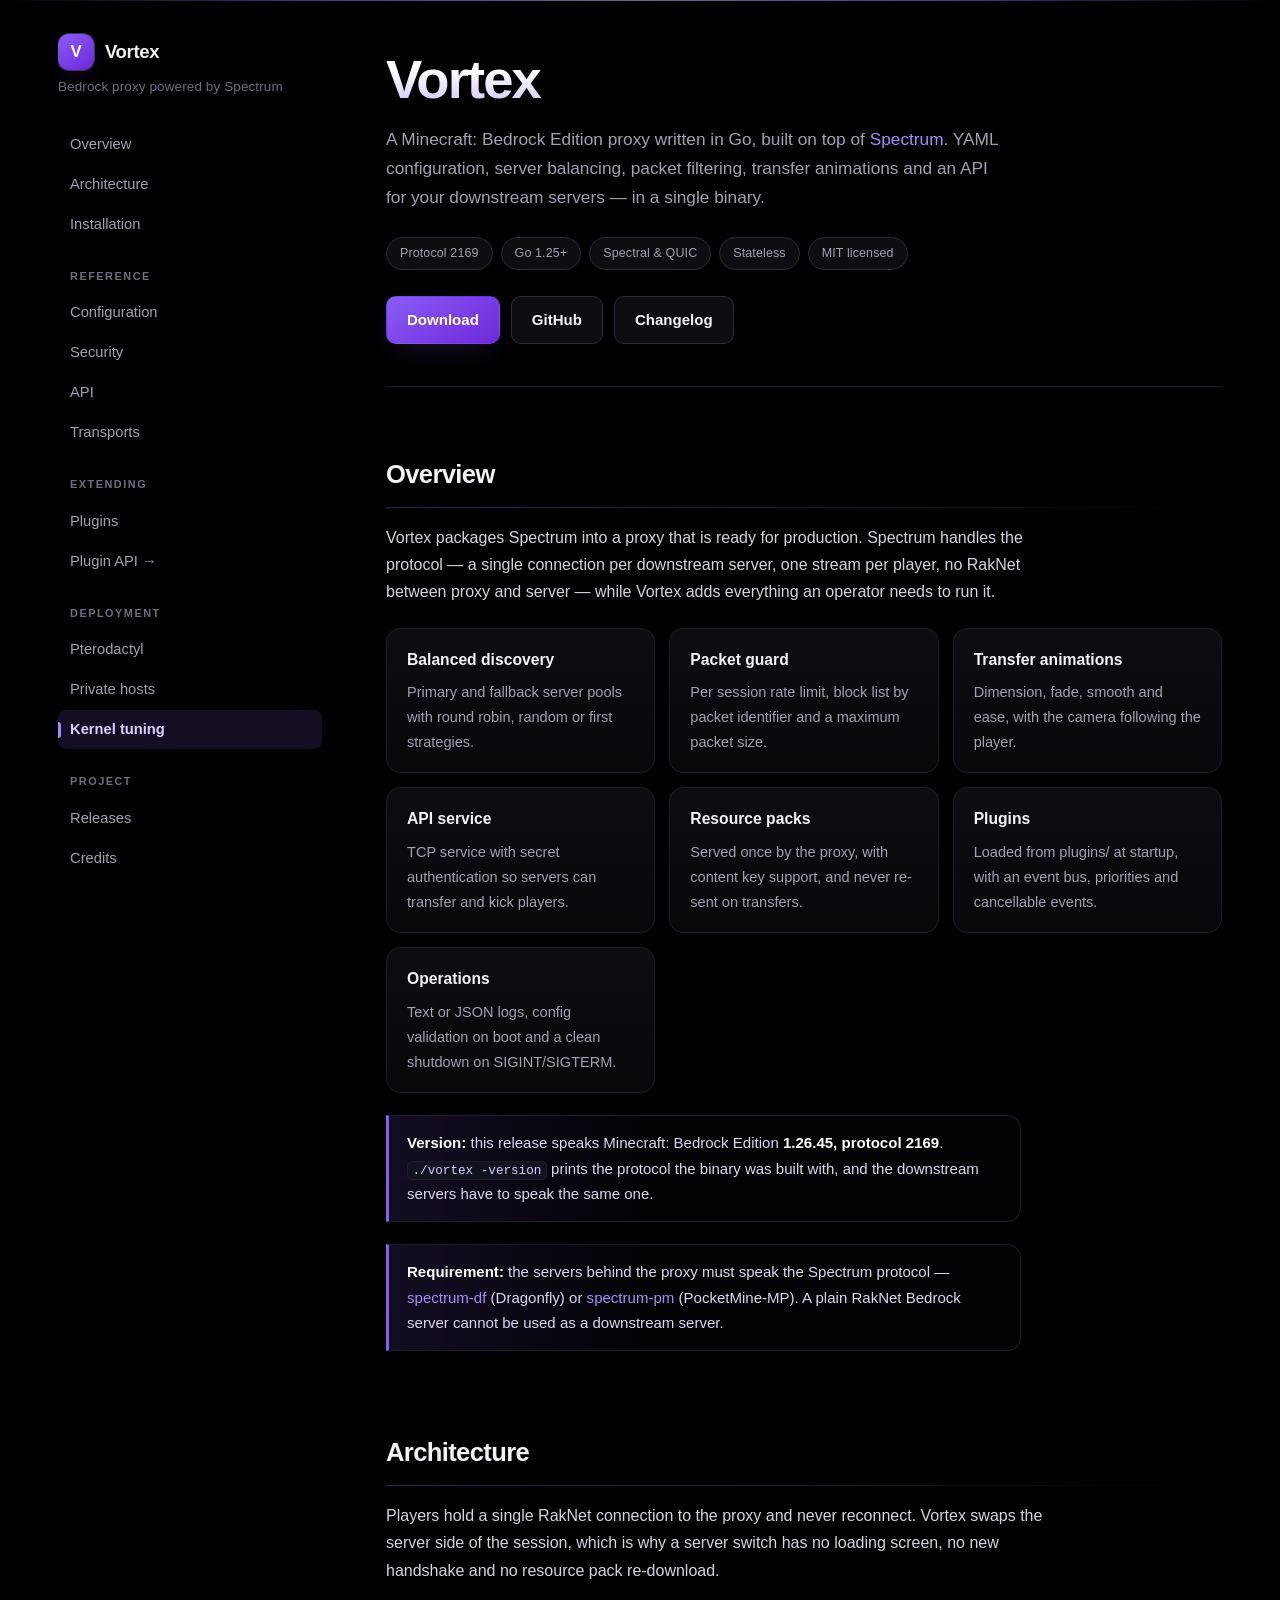
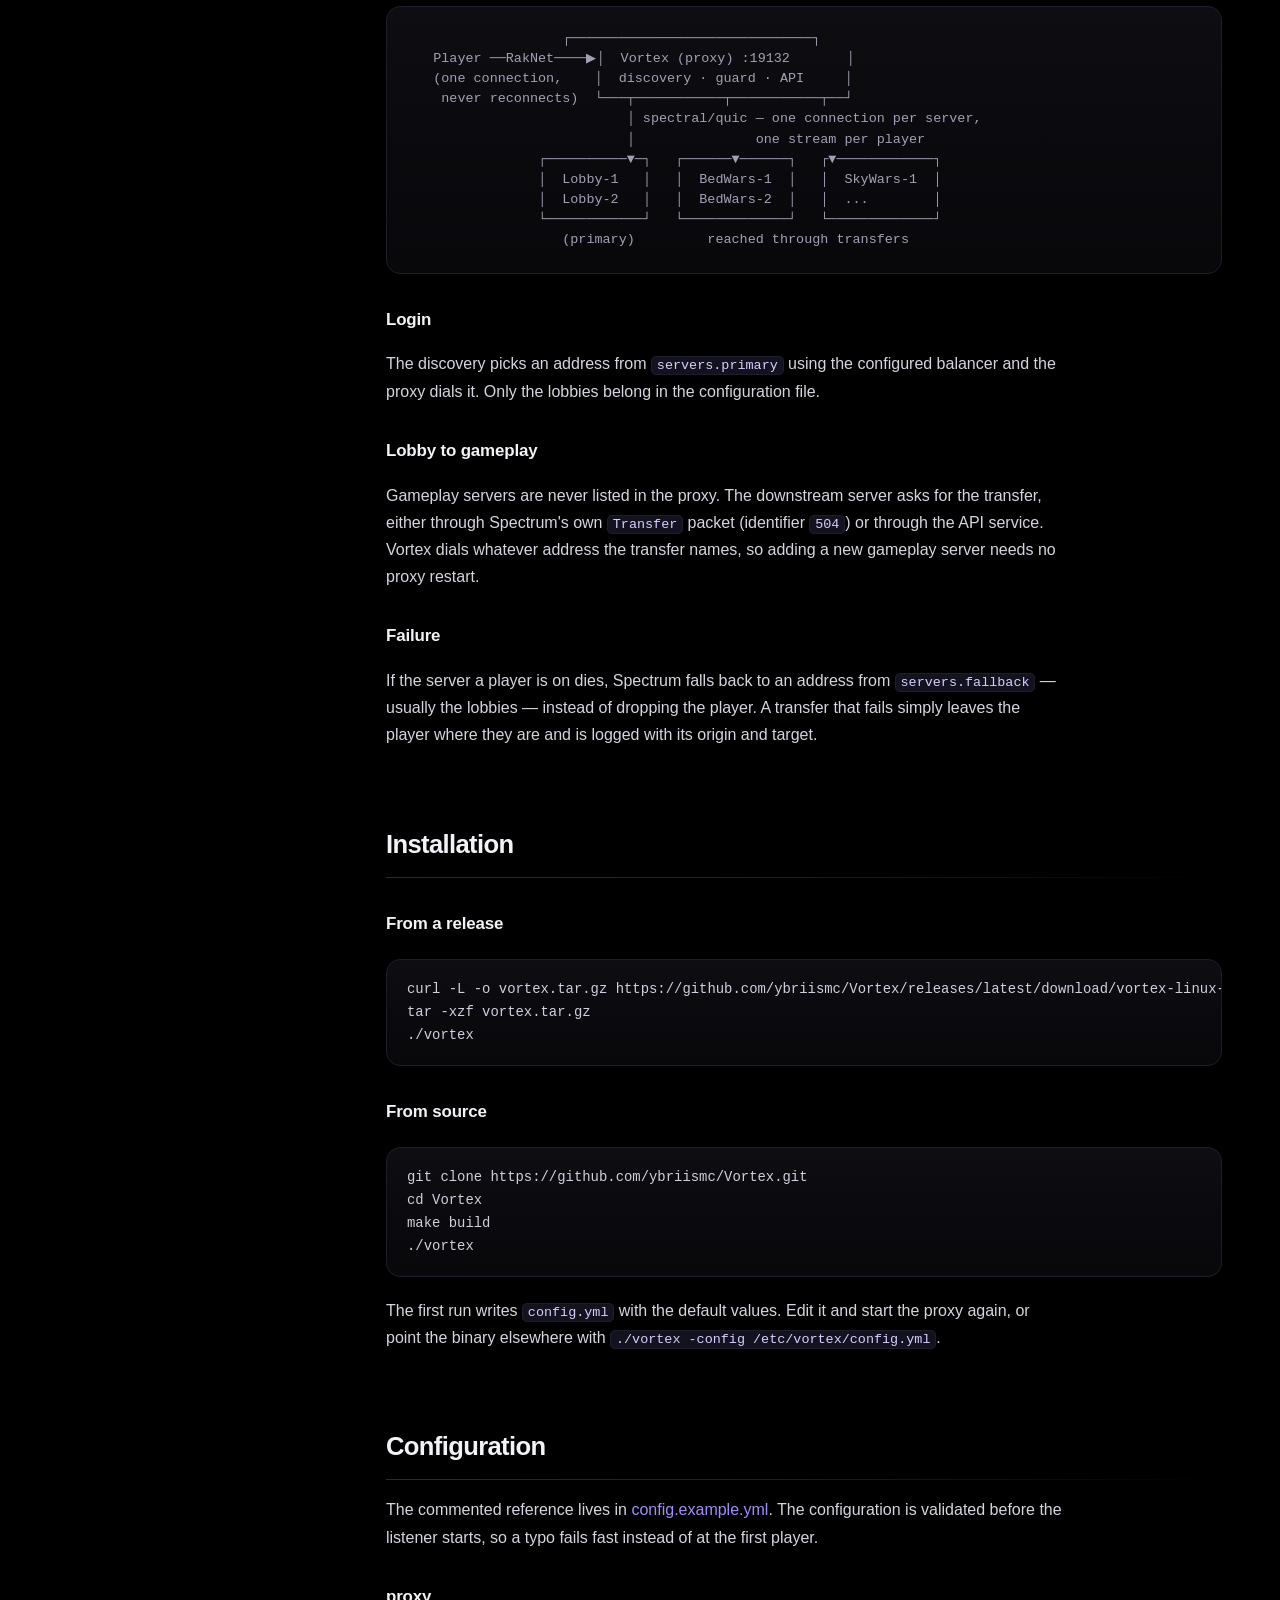
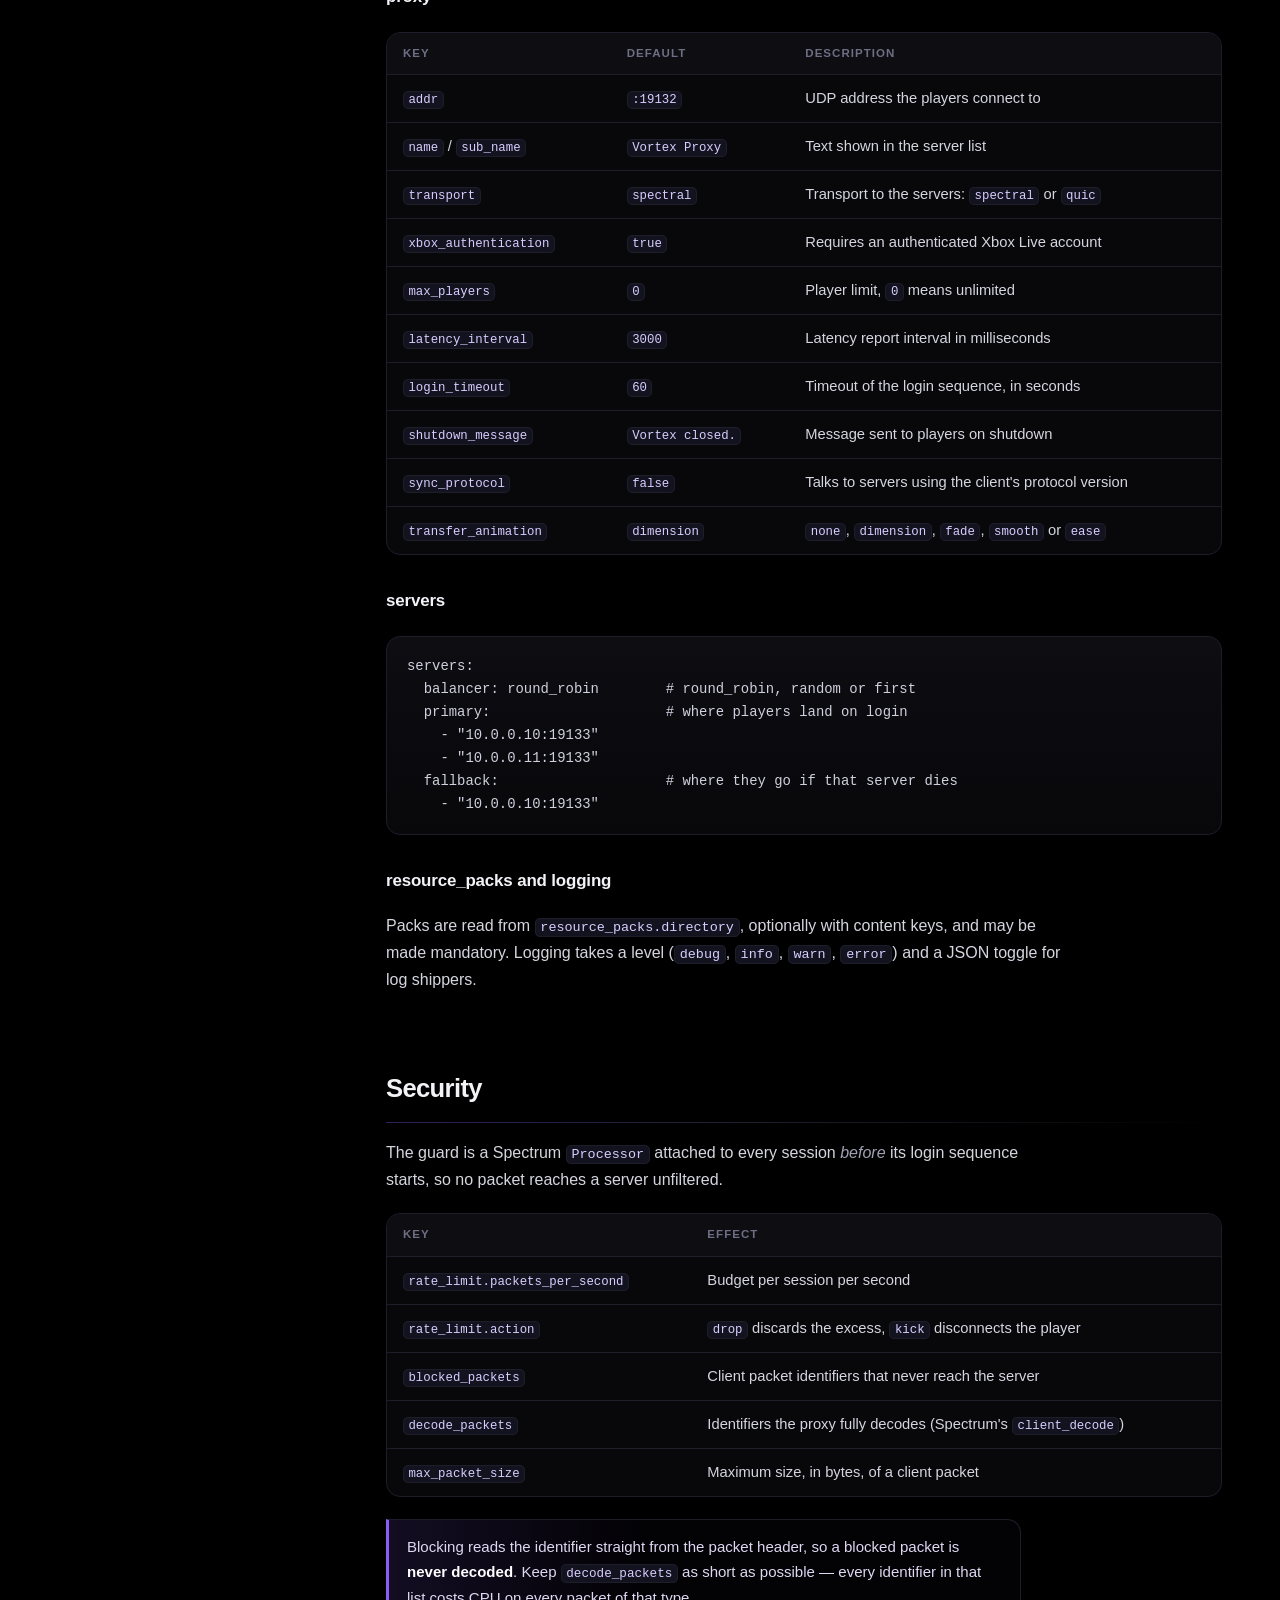
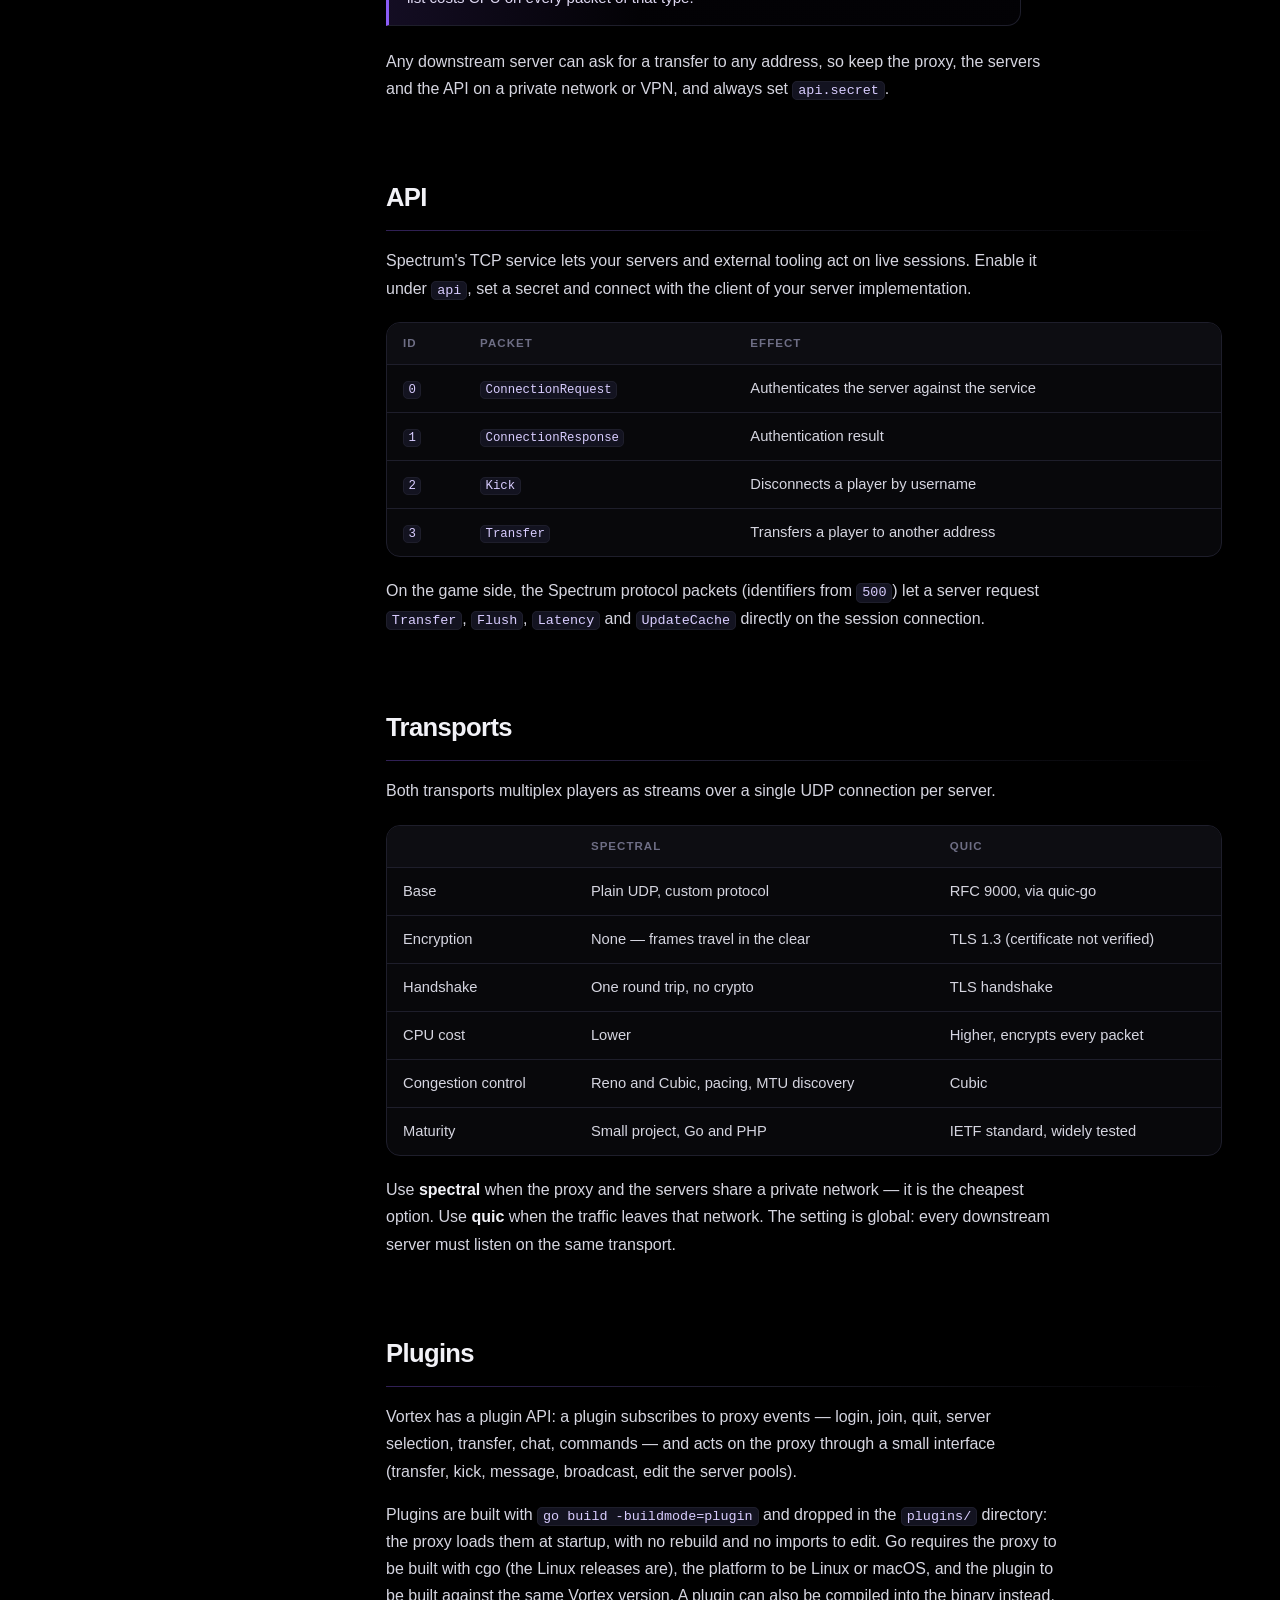
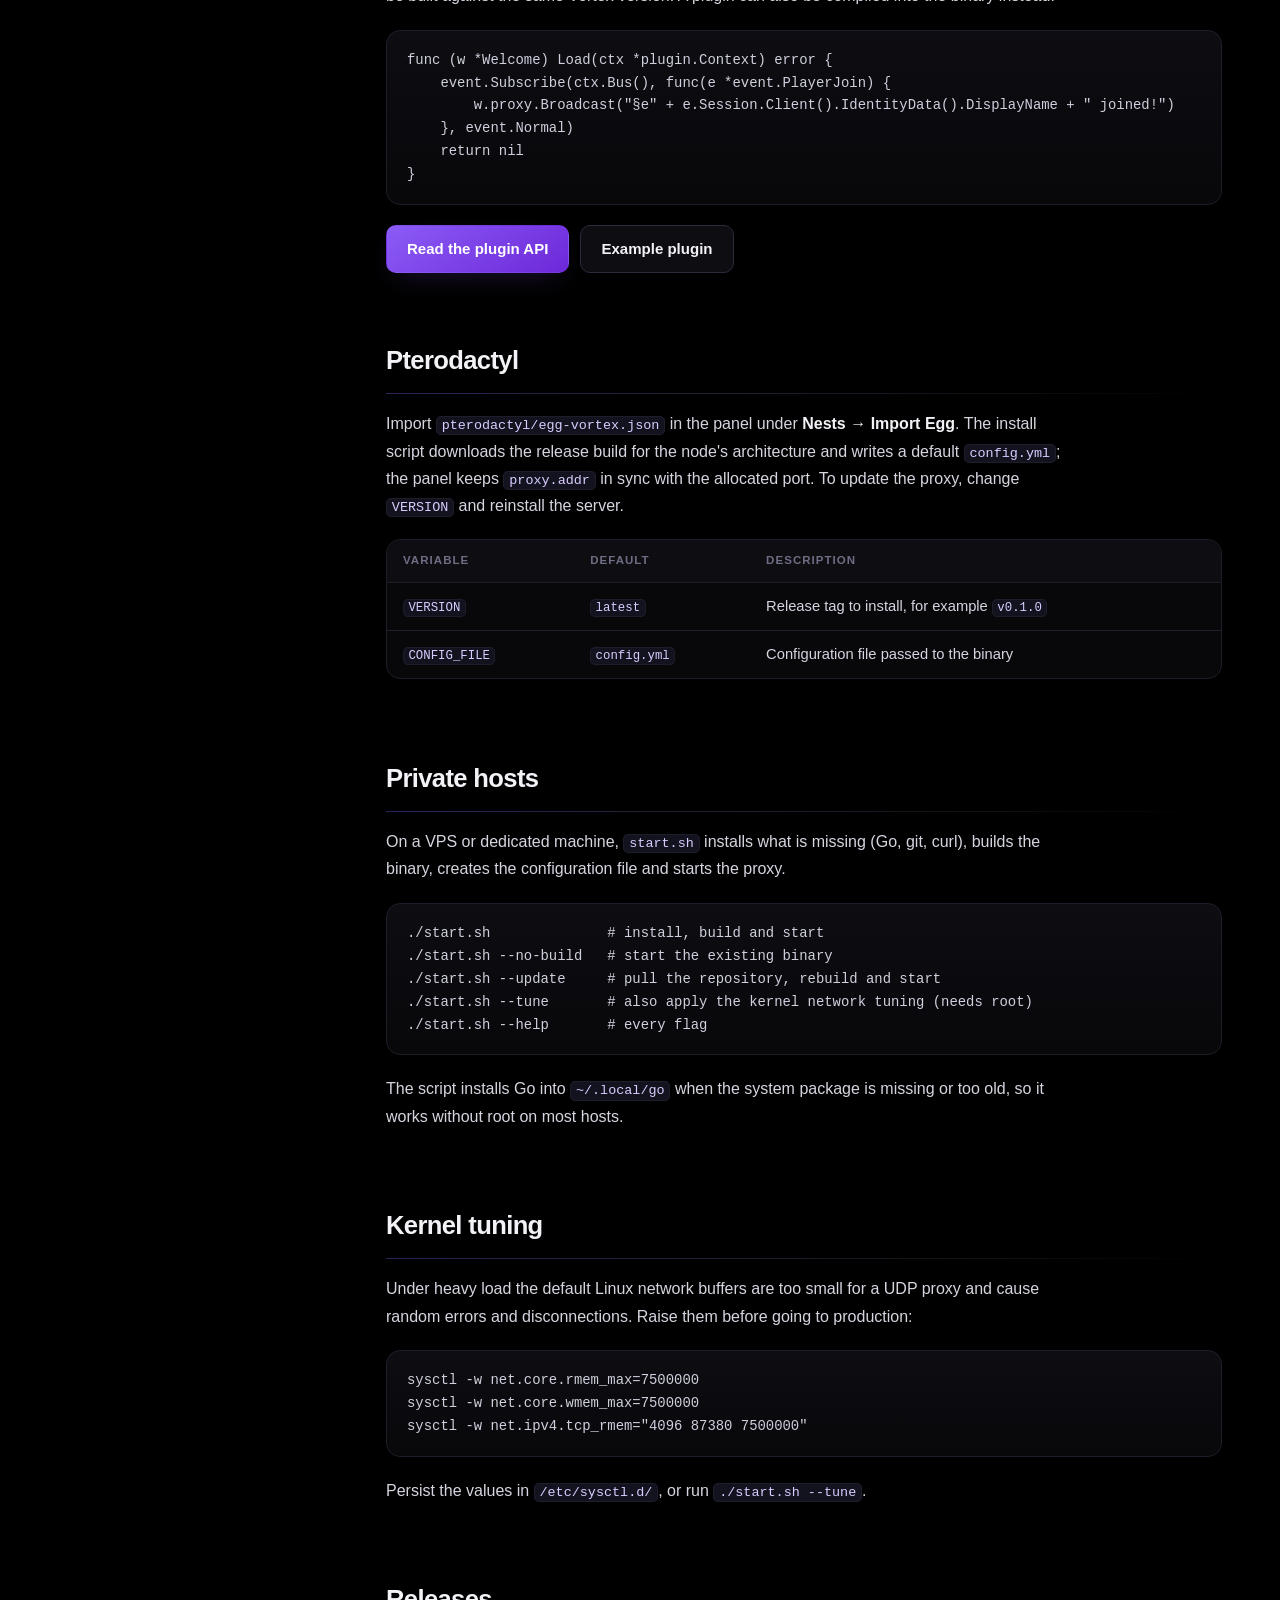
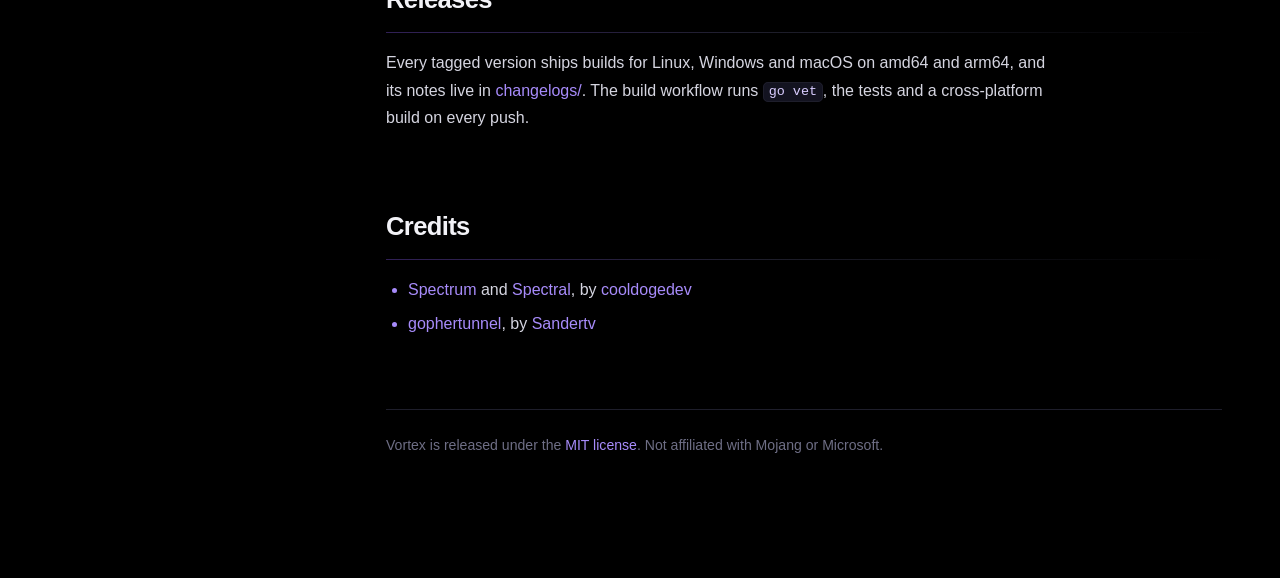
==== commit 512f6201: "document the protocol update" ====
--- a/docs/index.html
+++ b/docs/index.html
@@ -55,6 +55,7 @@
         downstream servers — in a single binary.
       </p>
       <div class="badges">
+        <span class="badge">Protocol 2169</span>
         <span class="badge">Go 1.25+</span>
         <span class="badge">Spectral &amp; QUIC</span>
         <span class="badge">Stateless</span>
@@ -104,6 +105,12 @@
           <h4>Operations</h4>
           <p>Text or JSON logs, config validation on boot and a clean shutdown on SIGINT/SIGTERM.</p>
         </div>
+      </div>
+
+      <div class="note">
+        <strong>Version:</strong> this release speaks Minecraft: Bedrock Edition
+        <strong>1.26.45, protocol 2169</strong>. <code>./vortex -version</code> prints the protocol
+        the binary was built with, and the downstream servers have to speak the same one.
       </div>
 
       <div class="note">
